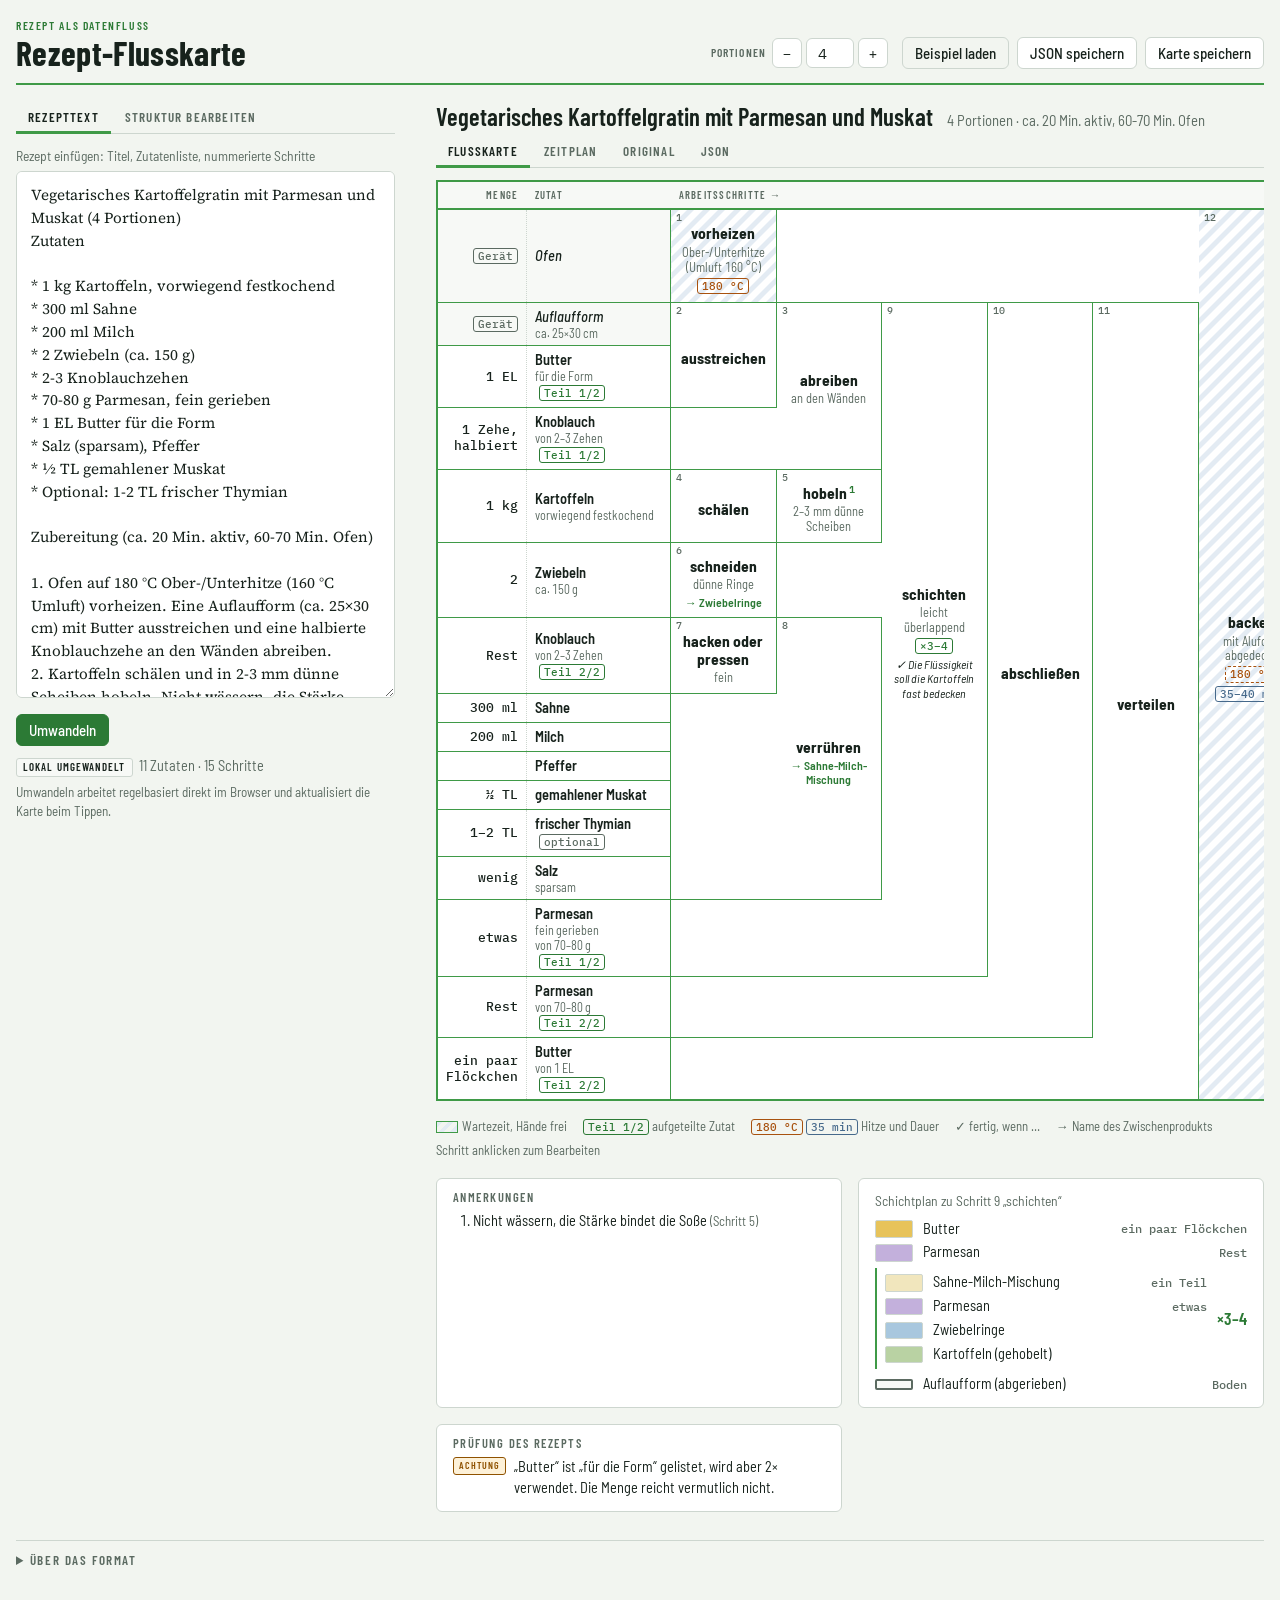
==== index.html @ 430ff589 "Ausgangsstand: Rezept-Flusskarte Co-Authored-By: Claude Opus 5.5 <noreply@anthropic.com>" ====
<!doctype html>
<html lang="de">
<head>
<meta charset="utf-8">
<meta name="viewport" content="width=device-width,initial-scale=1,viewport-fit=cover">
<!-- erzeugt von tools/build.mjs aus page.html – nicht von Hand bearbeiten -->
</head>
<body>
<title>Rezept-Flusskarte</title>
<meta name="claude:viewport-fit-sides" content="cover">
<meta name="description" content="Wandelt normale Rezepte in tabellarische Flusskarten um.">
<link rel="preconnect" href="https://fonts.googleapis.com">
<link rel="preconnect" href="https://fonts.gstatic.com" crossorigin>
<link rel="stylesheet" href="https://fonts.googleapis.com/css2?family=Barlow+Condensed:wght@500;600;700&family=Barlow+Semi+Condensed:ital,wght@0,400;0,500;0,600;0,700;1,400&family=IBM+Plex+Mono:wght@400;500&family=Source+Serif+4:ital,opsz,wght@0,8..60,400;0,8..60,600;1,8..60,400&display=swap">
<link rel="stylesheet" href="styles.css">

<div class="app">
  <header class="top">
    <div class="brand">
      <p class="eyebrow">Rezept als Datenfluss</p>
      <h1>Rezept-Flusskarte</h1>
    </div>
    <div class="top-actions">
      <div class="servings" role="group" aria-label="Portionen">
        <span class="lbl-inline">Portionen</span>
        <button type="button" id="sv-minus" class="icon-btn" aria-label="Eine Portion weniger">−</button>
        <input id="sv" type="number" min="1" max="99" step="1" inputmode="numeric" aria-label="Portionen">
        <button type="button" id="sv-plus" class="icon-btn" aria-label="Eine Portion mehr">+</button>
      </div>
      <button type="button" id="btn-sample" class="btn ghost">Beispiel laden</button>
      <button type="button" id="btn-export-json" class="btn">JSON speichern</button>
      <button type="button" id="btn-export-html" class="btn">Karte speichern</button>
    </div>
  </header>

  <main class="work">
    <section class="pane pane-in" aria-label="Eingabe">
      <div class="tabs" role="tablist" aria-label="Eingabe">
        <button type="button" role="tab" id="tab-text" data-left="text" aria-selected="true">Rezepttext</button>
        <button type="button" role="tab" id="tab-struct" data-left="struct" aria-selected="false">Struktur bearbeiten</button>
      </div>
      <div id="panel-text" class="panel" role="tabpanel" aria-labelledby="tab-text">
        <label for="src" class="lbl">Rezept einfügen: Titel, Zutatenliste, nummerierte Schritte</label>
        <textarea id="src" spellcheck="false" rows="22"></textarea>
        <div class="row">
          <button type="button" id="btn-local" class="btn primary">Umwandeln</button>
          <button type="button" id="btn-claude" class="btn accent" hidden>Mit Claude umwandeln</button>
          <button type="button" id="btn-stop" class="btn ghost" hidden>Stopp</button>
        </div>
        <p id="status" class="status" role="status" aria-live="polite"></p>
        <p class="hint" id="convert-hint">Umwandeln arbeitet regelbasiert direkt im Browser und aktualisiert die Karte beim Tippen.</p>
      </div>
      <div id="panel-struct" class="panel" role="tabpanel" aria-labelledby="tab-struct" hidden></div>
    </section>

    <section class="pane pane-out" aria-label="Ansicht">
      <div class="out-head">
        <h2 id="recipe-title">Rezept</h2>
        <p id="recipe-meta" class="meta"></p>
      </div>
      <div class="tabs" role="tablist" aria-label="Ansicht">
        <button type="button" role="tab" data-view="flow" aria-selected="true">Flusskarte</button>
        <button type="button" role="tab" data-view="timeline" aria-selected="false">Zeitplan</button>
        <button type="button" role="tab" data-view="original" aria-selected="false">Original</button>
        <button type="button" role="tab" data-view="json" aria-selected="false">JSON</button>
      </div>
      <div id="view" class="view" role="tabpanel"></div>
      <div id="below" class="below"></div>
    </section>
  </main>

  <footer class="about">
    <details>
      <summary>Über das Format</summary>
      <div class="about-grid">
        <div>
          <h3>Aufbau der Karte</h3>
          <p>Die Flusskarte stellt ein Rezept als Tabelle dar. Links steht je Zutat eine Zeile. Rechts folgen die Arbeitsschritte von links nach rechts. Jede Operation ist eine Zelle, die sich über die Zeilen aller Zutaten erstreckt, die sie zusammenführt. Leere Zellen ohne rechten Rand verlängern Zutaten, die erst später dazukommen.</p>
        </div>
        <div>
          <h3>Was die Flusskarte zeigt</h3>
          <ul>
            <li><b>Aufteilung:</b> Wird eine Zutat mehrfach verwendet, bekommt jede Verwendung eine eigene Zeile mit Anteil (Teil 1/2).</li>
            <li><b>Geräte:</b> Ofen und Form sind eigene Zeilen. So sieht man, dass der Ofen zuerst an muss.</li>
            <li><b>Zeit und Hitze:</b> Dauer, Temperatur und Wartezeiten (schraffiert) stehen im Schritt.</li>
            <li><b>Fertig, wenn:</b> Garpunkte wie „goldbraun“ stehen direkt im Schritt.</li>
            <li><b>Zwischenprodukte</b> tragen Namen, Hinweise werden zu Fußnoten, Schichtungen bekommen einen Schichtplan.</li>
            <li><b>Zeitplan</b> für eine Person sowie eine <b>Prüfung</b>, die Lücken im Originalrezept findet.</li>
          </ul>
        </div>
      </div>
    </details>
  </footer>
  <div id="toast" class="toast" role="status" aria-live="polite" hidden></div>
</div>

<script src="js/lexicon.js"></script>
<script src="js/model.js"></script>
<script src="js/parser.js"></script>
<script src="js/layout.js"></script>
<script src="js/schedule.js"></script>
<script src="js/render.js"></script>
<script src="js/claude.js"></script>
<script src="js/app.js"></script>

</body>
</html>
---- styles.css ----
/* Layout: Arbeitsplatz aus zwei Spalten – links Eingabe, rechts die Karte auf Rasterpapier;
   auf schmalen Bildschirmen untereinander. Tabellengrün ist die Linienfarbe. */
:root {
  --paper: #f2f5f0;
  --panel: #ffffff;
  --panel-2: #f7f9f6;
  --ink: #17221c;
  --muted: #5b6a61;
  --rule: #cdd6cf;
  --grid: #3f9a47;
  --accent: #2c7a35;
  --accent-ink: #ffffff;
  --heat: #a8520f;
  --wait: #46698b;
  --wait-bg: #e3ebf3;
  --warn: #8f5200;
  --warn-bg: #fdf1d8;
  --error: #b3261e;
  --hl: #fbeea0;
  --l1: #e7c35a; --l2: #c3b0dc; --l3: #f1e6bd; --l4: #a8c7de; --l5: #b9d2a3; --l6: #e2b29a;

  --f-display: "Barlow Condensed", "Arial Narrow", "Roboto Condensed", sans-serif;
  --f-ui: "Barlow Semi Condensed", "Segoe UI", "Helvetica Neue", Arial, sans-serif;
  --f-mono: "IBM Plex Mono", ui-monospace, "Cascadia Mono", Consolas, monospace;
  --f-read: "Source Serif 4", Georgia, "Times New Roman", serif;
  --radius: 6px;
}
@media (prefers-color-scheme: dark) {
  :root:not([data-theme="light"]) {
    --paper: #101613; --panel: #161e19; --panel-2: #1b241e; --ink: #e1e9e3; --muted: #97a69c; --rule: #2d3a31;
    --grid: #4fae58; --accent: #62c46c; --accent-ink: #0b130d; --heat: #f0a25a; --wait: #93b4d4; --wait-bg: #1c2733;
    --warn: #f1b75c; --warn-bg: #30250f; --error: #ff8a80; --hl: #4d4520;
    --l1: #9c7f25; --l2: #6c5a8a; --l3: #7b7350; --l4: #3f6680; --l5: #55704a; --l6: #8a5a44;
    color-scheme: dark;
  }
}
:root[data-theme="dark"] {
  --paper: #101613; --panel: #161e19; --panel-2: #1b241e; --ink: #e1e9e3; --muted: #97a69c; --rule: #2d3a31;
  --grid: #4fae58; --accent: #62c46c; --accent-ink: #0b130d; --heat: #f0a25a; --wait: #93b4d4; --wait-bg: #1c2733;
  --warn: #f1b75c; --warn-bg: #30250f; --error: #ff8a80; --hl: #4d4520;
  --l1: #9c7f25; --l2: #6c5a8a; --l3: #7b7350; --l4: #3f6680; --l5: #55704a; --l6: #8a5a44;
  color-scheme: dark;
}

* { box-sizing: border-box; }
body {
  margin: 0;
  background: var(--paper);
  color: var(--ink);
  font: 400 15px/1.45 var(--f-ui);
  padding-left: max(16px, env(safe-area-inset-left, 0px));
  padding-right: max(16px, env(safe-area-inset-right, 0px));
  padding-block: 0 32px;
}
button, input, select, textarea { font: inherit; color: inherit; }
:focus-visible { outline: 2px solid var(--accent); outline-offset: 2px; }
code { font-family: var(--f-mono); font-size: .85em; }

.app { max-width: 1680px; margin: 0 auto; }

/* Kopf */
.top {
  display: flex; flex-wrap: wrap; align-items: flex-end; justify-content: space-between; gap: 12px 24px;
  padding-block: 20px 14px; border-bottom: 2px solid var(--grid); margin-bottom: 18px;
}
.eyebrow { margin: 0; font: 600 .72rem/1 var(--f-display); letter-spacing: .14em; text-transform: uppercase; color: var(--accent); }
.top h1 { margin: 4px 0 0; font: 700 2.1rem/1 var(--f-display); letter-spacing: .01em; text-wrap: balance; }
.top-actions { display: flex; flex-wrap: wrap; gap: 8px; align-items: center; }

.btn {
  border: 1px solid var(--rule); background: var(--panel); border-radius: var(--radius);
  padding: 6px 12px; font-weight: 500; cursor: pointer; line-height: 1.2;
}
.btn:hover { border-color: var(--grid); }
.btn.primary { background: var(--accent); border-color: var(--accent); color: var(--accent-ink); }
.btn.accent { border-color: var(--accent); color: var(--accent); font-weight: 600; }
.btn.ghost { background: transparent; }
.btn.danger { border-color: var(--warn); color: var(--warn); }
.btn:disabled { opacity: .55; cursor: default; }
.icon-btn {
  width: 30px; height: 30px; border: 1px solid var(--rule); background: var(--panel); border-radius: var(--radius);
  cursor: pointer; font-size: 1.05rem; line-height: 1; padding: 0;
}
.servings { display: inline-flex; align-items: center; gap: 4px; margin-right: 6px; }
.servings input { width: 3.2em; height: 30px; text-align: center; border: 1px solid var(--rule); border-radius: var(--radius); background: var(--panel); font-family: var(--f-mono); }
.servings input:disabled, .servings button:disabled { opacity: .5; }
.lbl-inline { font: 600 .72rem/1 var(--f-display); letter-spacing: .1em; text-transform: uppercase; color: var(--muted); margin-right: 2px; }

/* Arbeitsfläche */
.work { display: grid; gap: 20px; grid-template-columns: minmax(0, 1fr); }
@media (min-width: 1040px) { .work { grid-template-columns: minmax(320px, 400px) minmax(0, 1fr); } }
.pane { min-width: 0; }
@media (min-width: 1040px) {
  /* Eingabe scrollt für sich, die Karte bleibt beim Bearbeiten sichtbar */
  .pane-in { position: sticky; top: calc(env(safe-area-inset-top, 0px) + 10px); align-self: start; max-height: calc(100vh - 20px); overflow-y: auto; padding-right: 6px; scrollbar-gutter: stable; }
}
.tabs { display: flex; flex-wrap: wrap; gap: 2px; border-bottom: 1px solid var(--rule); margin-bottom: 12px; }
.tabs [role="tab"] {
  border: 0; background: transparent; padding: 7px 12px 6px; cursor: pointer;
  font: 600 .82rem/1.1 var(--f-display); letter-spacing: .09em; text-transform: uppercase; color: var(--muted);
  border-bottom: 3px solid transparent; margin-bottom: -1px;
}
.tabs [role="tab"][aria-selected="true"] { color: var(--ink); border-bottom-color: var(--grid); }
.tabs [role="tab"]:hover { color: var(--ink); }

.lbl { display: block; font-size: .85rem; color: var(--muted); margin-bottom: 6px; }
textarea#src {
  width: 100%; min-height: 22rem; resize: vertical; padding: 12px 14px;
  border: 1px solid var(--rule); border-radius: var(--radius); background: var(--panel);
  font: 400 .95rem/1.5 var(--f-read);
}
.row { display: flex; flex-wrap: wrap; gap: 8px; margin-top: 10px; }
.status { min-height: 1.4em; margin: 10px 0 0; font-size: .9rem; color: var(--muted); }
.status .badge { display: inline-block; font: 600 .68rem/1 var(--f-display); letter-spacing: .1em; text-transform: uppercase; padding: 3px 6px; border-radius: 3px; background: var(--panel-2); border: 1px solid var(--rule); color: var(--ink); margin-right: 6px; }
.status.warn { color: var(--warn); }
.hint { font-size: .82rem; color: var(--muted); margin: 6px 0 0; max-width: 60ch; }

/* Ausgabe */
.out-head { display: flex; flex-wrap: wrap; align-items: baseline; gap: 4px 14px; margin-bottom: 6px; }
.out-head h2 { margin: 0; font: 600 1.55rem/1.1 var(--f-display); text-wrap: balance; }
.out-head .meta { margin: 0; color: var(--muted); font-size: .92rem; }
.view { min-width: 0; }
.card-scroll { overflow-x: auto; padding-bottom: 6px; max-width: 100%; }

/* Flusskarte */
table.fk { border-collapse: collapse; border: 2px solid var(--grid); background: var(--panel); font: 400 .9rem/1.25 var(--f-ui); font-variant-numeric: tabular-nums; }
table.fk th {
  font: 600 .66rem/1 var(--f-display); letter-spacing: .12em; text-transform: uppercase; color: var(--muted);
  padding: 8px; text-align: left; border-bottom: 2px solid var(--grid); background: var(--panel-2); white-space: nowrap;
}
table.fk th.h-amt { text-align: right; }
table.fk td { border: 0; border-right: 1px solid var(--grid); border-bottom: 1px solid var(--grid); padding: 5px 8px; vertical-align: middle; }
table.fk td.amt { text-align: right; min-width: 4.2rem; max-width: 8rem; font: 500 .8rem/1.25 var(--f-mono); border-right: 1px dotted var(--rule); color: var(--ink); }
table.fk td.ing { min-width: 9rem; max-width: 15rem; }
table.fk td.ing .nm { font-weight: 600; }
table.fk td.ing .nt, table.fk td.ing .of { display: block; font-size: .76rem; color: var(--muted); line-height: 1.2; }
table.fk td.eq { background: var(--panel-2); }
table.fk td.eq .nm { font-weight: 500; font-style: italic; }
table.fk td.ref .nm { font-weight: 500; color: var(--accent); }
table.fk td.fill { border-right: 0; }
table.fk td.blank { border: 0; background: var(--paper); }
table.fk tr.tree-start > td { border-top: 2px solid var(--grid); }
table.fk td.op { position: relative; text-align: center; min-width: 6.6rem; max-width: 12rem; padding: 14px 8px 8px; cursor: pointer; }
table.fk td.op:hover { background: var(--panel-2); }
table.fk td.op.passive { background: repeating-linear-gradient(135deg, var(--wait-bg) 0 5px, transparent 5px 11px); }
.op-in { display: flex; flex-direction: column; align-items: center; gap: 3px; }
.op-n { position: absolute; top: 3px; left: 5px; font: 500 .62rem/1 var(--f-mono); color: var(--muted); }
.op-v { font-weight: 700; font-size: .98rem; line-height: 1.1; }
.op-d { font-size: .78rem; color: var(--muted); line-height: 1.2; }
.op-m { display: flex; flex-wrap: wrap; gap: 3px; justify-content: center; }
.op-c { font-size: .74rem; line-height: 1.2; color: var(--ink); font-style: italic; max-width: 11rem; }
.op-p { font-size: .74rem; line-height: 1.2; color: var(--accent); font-weight: 600; }
sup.fn { font: 600 .62rem/1 var(--f-mono); color: var(--accent); margin-left: 2px; }
.tag { display: inline-flex; align-items: center; font: 500 .66rem/1.35 var(--f-mono); border: 1px solid currentColor; border-radius: 3px; padding: 0 4px; white-space: nowrap; }
.tag-heat { color: var(--heat); }
.tag-heat.inh { border-style: dashed; }
.tag-time { color: var(--wait); }
.tag-rep, .tag-split { color: var(--accent); }
.tag-opt, .tag-eq { color: var(--muted); }
.tag-miss { color: var(--warn); background: var(--warn-bg); }
td.ing .tag { margin-left: 4px; vertical-align: 1px; }

.hl, table.fk td.hl, table.fk td.op.hl { background: var(--hl) !important; }
mark.hl, .src-step.hl { background: var(--hl); }

.legend { display: flex; flex-wrap: wrap; gap: 6px 16px; margin: 10px 0 0; font-size: .8rem; color: var(--muted); align-items: center; }
.legend .sw-pass { display: inline-block; width: 22px; height: 12px; border: 1px solid var(--grid); background: repeating-linear-gradient(135deg, var(--wait-bg) 0 4px, transparent 4px 8px); vertical-align: -2px; margin-right: 4px; }

.empty-card { border: 1px dashed var(--rule); border-radius: var(--radius); padding: 24px; color: var(--muted); background: var(--panel); }
.empty-card p { margin: 0 0 6px; }

/* Unter der Karte */
.below { display: grid; gap: 16px; margin-top: 18px; grid-template-columns: minmax(0, 1fr); }
@media (min-width: 1280px) { .below.two { grid-template-columns: minmax(0, 1fr) minmax(0, 1fr); } }
.box { background: var(--panel); border: 1px solid var(--rule); border-radius: var(--radius); padding: 12px 16px; min-width: 0; }
.box h3 { margin: 0 0 8px; font: 600 .78rem/1 var(--f-display); letter-spacing: .12em; text-transform: uppercase; color: var(--muted); }
ol.notes { margin: 0; padding-left: 1.4em; font-size: .9rem; }
ol.notes li { margin: 3px 0; }
ol.notes .ref { color: var(--muted); font-size: .8rem; }
ul.lint { list-style: none; margin: 0; padding: 0; display: grid; gap: 6px; }
ul.lint li { display: grid; grid-template-columns: auto 1fr; gap: 8px; font-size: .9rem; align-items: start; }
ul.lint .lv { font: 600 .62rem/1.6 var(--f-display); letter-spacing: .1em; text-transform: uppercase; padding: 0 5px; border-radius: 3px; border: 1px solid currentColor; }
ul.lint .warn .lv { color: var(--warn); background: var(--warn-bg); }
ul.lint .error .lv { color: var(--error); }
ul.lint .info .lv { color: var(--muted); }
ul.lint .src { color: var(--muted); font-size: .78rem; }
ul.lint li[data-ing], ul.lint li[data-step] { cursor: default; }
.ok { color: var(--accent); font-size: .9rem; margin: 0; }

/* Schichtplan */
figure.layers { margin: 0; }
figure.layers figcaption { font-size: .85rem; color: var(--muted); margin-bottom: 8px; }
ol.stack, ol.stack ol { list-style: none; margin: 0; padding: 0; display: grid; gap: 3px; }
ol.stack li { display: grid; grid-template-columns: 2.4rem minmax(0, 1fr) auto; gap: 10px; align-items: center; font-size: .9rem; }
ol.stack li.rep-group { display: grid; grid-template-columns: minmax(0, 1fr) auto; gap: 10px; padding: 4px 0 4px 8px; border-left: 2px solid var(--grid); margin: 2px 0; }
.rep-mark { font: 600 1.1rem/1 var(--f-display); color: var(--accent); }
.sw { display: block; height: 1.1rem; border-radius: 2px; border: 1px solid var(--rule); }
.sw-1 { background: var(--l1); } .sw-2 { background: var(--l2); } .sw-3 { background: var(--l3); }
.sw-4 { background: var(--l4); } .sw-5 { background: var(--l5); } .sw-6 { background: var(--l6); }
.sw-base { background: var(--panel-2); border: 2px solid var(--muted); height: .7rem; }
.lt { min-width: 0; }
.lp { font: 500 .72rem/1 var(--f-mono); color: var(--muted); }

/* Zeitplan */
.timeline { display: grid; gap: 12px; }
.tl-summary { display: flex; flex-wrap: wrap; gap: 10px; }
.tl-summary > div { background: var(--panel); border: 1px solid var(--rule); border-radius: var(--radius); padding: 8px 14px; display: grid; }
.tl-summary b { font: 600 1.6rem/1 var(--f-display); font-variant-numeric: tabular-nums; }
.tl-summary span { font-size: .8rem; color: var(--muted); }
.tl-stated { font-size: .88rem; color: var(--muted); }
.tl-scroll { overflow-x: auto; }
.tl-grid { min-width: 620px; display: grid; gap: 3px; background: var(--panel); border: 1px solid var(--rule); border-radius: var(--radius); padding: 10px 12px; }
.tl-axis, .tl-row { display: grid; grid-template-columns: 14rem minmax(0, 1fr); gap: 10px; align-items: center; }
.tl-ticks { position: relative; height: 1.2rem; border-bottom: 1px solid var(--rule); }
.tick { position: absolute; transform: translateX(-50%); font: 500 .66rem/1 var(--f-mono); color: var(--muted); top: 2px; }
.tick:first-child { transform: none; }
.tl-label { font-size: .84rem; white-space: nowrap; overflow: hidden; text-overflow: ellipsis; }
.tl-label .op-n { position: static; display: inline-block; min-width: 1.4em; }
.tl-det { color: var(--muted); font-size: .76rem; }
.tl-track { position: relative; height: 1.4rem; background: linear-gradient(90deg, var(--rule) 1px, transparent 1px) 0 0 / 10% 100%; }
.tl-bar { position: absolute; top: 2px; bottom: 2px; background: var(--accent); border-radius: 3px; display: flex; align-items: center; overflow: hidden; }
.tl-bar span { font: 500 .62rem/1 var(--f-mono); color: var(--accent-ink); padding: 0 4px; white-space: nowrap; }
.tl-bar.passive { background: repeating-linear-gradient(135deg, var(--wait-bg) 0 5px, var(--panel) 5px 10px); border: 1px solid var(--wait); }
.tl-bar.passive span { color: var(--wait); }
.tl-bar.est { outline: 1px dashed var(--muted); outline-offset: 1px; }
.tl-row.hl { background: var(--hl); }
.tl-legend { font-size: .8rem; color: var(--muted); margin: 0; max-width: 80ch; }
.key { display: inline-block; width: 18px; height: 10px; border-radius: 2px; vertical-align: -1px; margin: 0 3px 0 8px; }
.key:first-child { margin-left: 0; }
.k-act { background: var(--accent); }
.k-pas { background: repeating-linear-gradient(135deg, var(--wait-bg) 0 3px, var(--panel) 3px 6px); border: 1px solid var(--wait); }
.k-est { outline: 1px dashed var(--muted); background: transparent; }

/* Original */
.original { white-space: pre-wrap; font: 400 1rem/1.6 var(--f-read); background: var(--panel); border: 1px solid var(--rule); border-radius: var(--radius); padding: 16px 20px; max-width: 75ch; overflow-wrap: anywhere; }
.original mark { background: transparent; color: inherit; border-bottom: 2px solid var(--grid); }
.original .src-step { border-radius: 2px; }
.original .src-step:hover { background: var(--panel-2); }

/* JSON */
.json-tools { display: flex; flex-wrap: wrap; gap: 8px; margin-bottom: 8px; align-items: center; }
textarea#json-edit { width: 100%; min-height: 28rem; font: 400 .8rem/1.45 var(--f-mono); padding: 12px; border: 1px solid var(--rule); border-radius: var(--radius); background: var(--panel); resize: vertical; }
.json-err { color: var(--error); font-size: .88rem; margin: 0; }

/* Struktur-Editor */
.ed-sec { margin-bottom: 18px; }
.ed-sec > h3 { display: flex; align-items: baseline; gap: 8px; margin: 0 0 8px; font: 600 .8rem/1 var(--f-display); letter-spacing: .12em; text-transform: uppercase; color: var(--muted); }
.ed-sec > h3 .count { font-family: var(--f-mono); letter-spacing: 0; }
.ed-fields { display: grid; gap: 8px; grid-template-columns: minmax(0, 1fr) 6rem; }
.ed-fields .wide { grid-column: 1 / -1; }
.f { display: grid; gap: 2px; font-size: .74rem; color: var(--muted); min-width: 0; }
.f input, .f select, .ed-row input { width: 100%; min-width: 0; border: 1px solid var(--rule); border-radius: 4px; background: var(--panel); padding: 4px 6px; font-size: .88rem; color: var(--ink); }
.f.check { display: flex; align-items: center; gap: 6px; font-size: .84rem; color: var(--ink); }
.f.check input { width: auto; }
.ed-list { display: grid; gap: 4px; }
.ed-row { display: grid; gap: 4px; align-items: center; grid-template-columns: 4.2rem 3.6rem minmax(0, 1fr) auto; }
.ed-row > .x-btn { justify-self: end; }
.ed-row .note-in { grid-column: 1 / 4; }
.ed-row.eq-row { grid-template-columns: minmax(0, 1fr) minmax(0, 1fr) 1.6rem; }
.ed-row .opt { display: flex; align-items: center; gap: 4px; font-size: .74rem; color: var(--muted); }
.ed-ing { border-bottom: 1px dashed var(--rule); padding-bottom: 6px; }
.x-btn { width: 1.6rem; height: 1.6rem; border: 1px solid var(--rule); background: var(--panel); border-radius: 4px; cursor: pointer; color: var(--muted); padding: 0; line-height: 1; }
.x-btn:hover { color: var(--error); border-color: var(--error); }
.add-btn { margin-top: 6px; }
.step-card { background: var(--panel); border: 1px solid var(--rule); border-left: 3px solid var(--grid); border-radius: var(--radius); padding: 10px 12px; margin-bottom: 10px; display: grid; gap: 8px; }
.step-card.passive { border-left-color: var(--wait); }
.step-card.flash { animation: flash 1.2s ease-out; }
@keyframes flash { from { background: var(--hl); } to { background: var(--panel); } }
.step-head { display: flex; gap: 6px; align-items: center; }
.step-head .num { font: 600 .9rem/1 var(--f-mono); color: var(--muted); min-width: 1.8em; }
.step-head input.verb { flex: 1; min-width: 0; font-weight: 700; font-size: 1rem; border: 1px solid var(--rule); border-radius: 4px; padding: 4px 6px; background: var(--panel); }
.chips { display: flex; flex-wrap: wrap; gap: 4px; align-items: center; }
.chip { display: inline-flex; align-items: center; gap: 4px; border: 1px solid var(--rule); border-radius: 999px; padding: 2px 4px 2px 9px; background: var(--panel-2); font-size: .82rem; max-width: 100%; }
.chip.k-step { border-color: var(--grid); }
.chip.k-equipment { font-style: italic; }
.chip .chip-l { white-space: nowrap; overflow: hidden; text-overflow: ellipsis; max-width: 14rem; }
.chip input { width: 5.5rem; border: 0; border-left: 1px solid var(--rule); background: transparent; font-size: .76rem; padding: 0 4px; color: var(--ink); }
.chip .x-btn { width: 1.2rem; height: 1.2rem; border-radius: 999px; font-size: .8rem; }
.chips select { border: 1px dashed var(--grid); border-radius: 999px; background: transparent; padding: 2px 8px; font-size: .8rem; color: var(--accent); max-width: 100%; }
.step-grid { display: grid; gap: 6px; grid-template-columns: repeat(2, minmax(0, 1fr)); }
.step-grid .wide { grid-column: 1 / -1; }
.src-quote { margin: 0; font: italic .82rem/1.35 var(--f-read); color: var(--muted); }

/* Über */
.about { margin-top: 28px; border-top: 1px solid var(--rule); padding-top: 12px; }
.about summary { cursor: pointer; font: 600 .82rem/1.2 var(--f-display); letter-spacing: .12em; text-transform: uppercase; color: var(--muted); }
.about-grid { display: grid; gap: 20px; grid-template-columns: minmax(0, 1fr); margin-top: 12px; }
@media (min-width: 900px) { .about-grid { grid-template-columns: minmax(0, 1fr) minmax(0, 1fr); } }
.about h3 { margin: 0 0 6px; font: 600 1.05rem/1.2 var(--f-display); }
.about p, .about li { font-size: .92rem; max-width: 68ch; }
.about ul { padding-left: 1.2em; margin: 0; }

.toast {
  position: fixed; left: 50%; transform: translateX(-50%);
  bottom: calc(18px + env(safe-area-inset-bottom, 0px));
  background: var(--ink); color: var(--paper); padding: 8px 14px; border-radius: var(--radius); font-size: .9rem; z-index: 10; max-width: calc(100% - 32px);
}

@media (max-width: 560px) {
  .top h1 { font-size: 1.7rem; }
  .ed-row { grid-template-columns: 3.6rem 3rem minmax(0, 1fr) auto; }
  .step-grid { grid-template-columns: minmax(0, 1fr); }
  .tl-axis, .tl-row { grid-template-columns: 9rem minmax(0, 1fr); }
}
@media (prefers-reduced-motion: reduce) { .step-card.flash { animation: none; } }
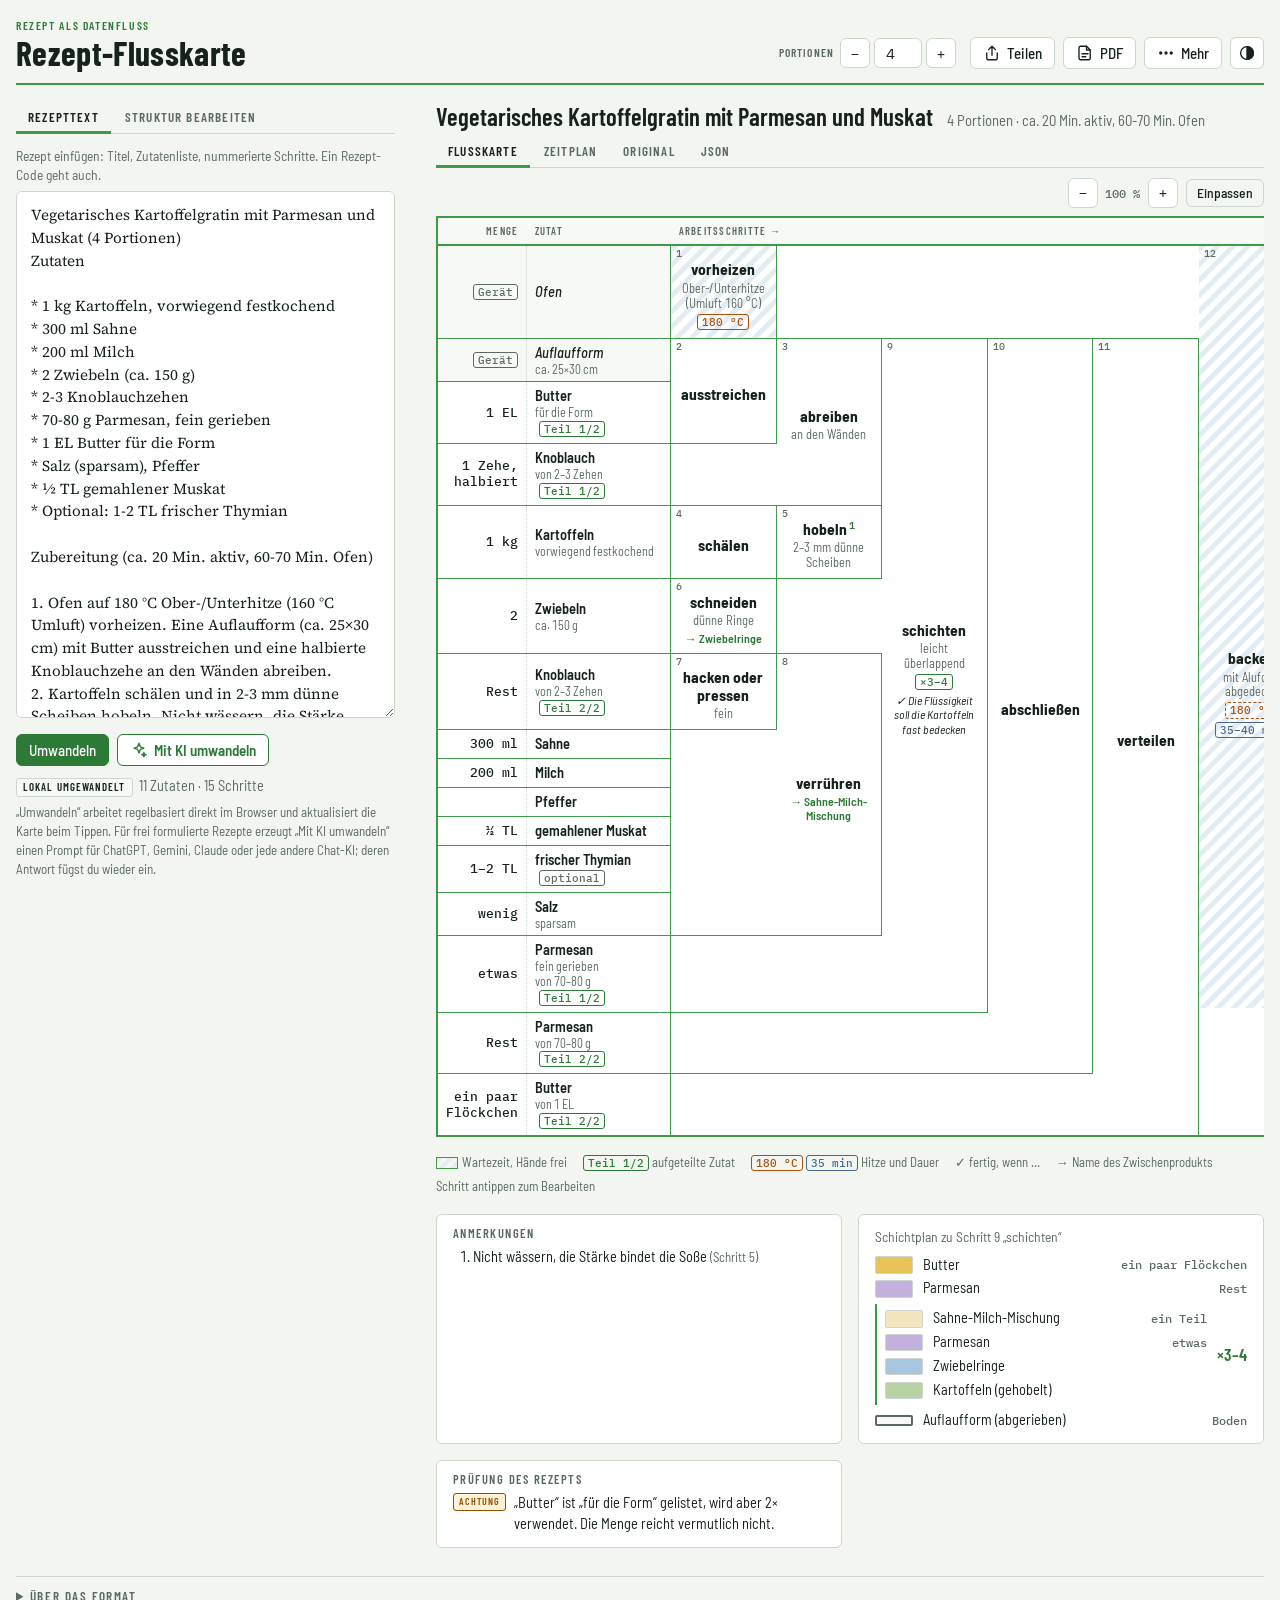
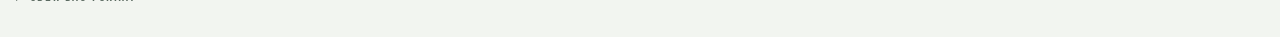
==== commit cb44e5f0: "PDF, Rezept-Code, KI-Prompt, Farbschemata, Handy/iPad - PDF über eine eigene Druckseite (A4 quer/hoc" ====
--- a/index.html
+++ b/index.html
@@ -4,8 +4,6 @@
 <meta charset="utf-8">
 <meta name="viewport" content="width=device-width,initial-scale=1,viewport-fit=cover">
 <!-- erzeugt von tools/build.mjs aus page.html – nicht von Hand bearbeiten -->
-</head>
-<body>
 <title>Rezept-Flusskarte</title>
 <meta name="claude:viewport-fit-sides" content="cover">
 <meta name="description" content="Wandelt normale Rezepte in tabellarische Flusskarten um.">
@@ -13,6 +11,24 @@
 <link rel="preconnect" href="https://fonts.gstatic.com" crossorigin>
 <link rel="stylesheet" href="https://fonts.googleapis.com/css2?family=Barlow+Condensed:wght@500;600;700&family=Barlow+Semi+Condensed:ital,wght@0,400;0,500;0,600;0,700;1,400&family=IBM+Plex+Mono:wght@400;500&family=Source+Serif+4:ital,opsz,wght@0,8..60,400;0,8..60,600;1,8..60,400&display=swap">
 <link rel="stylesheet" href="styles.css">
+<script src="js/theme.js"></script>
+<link rel="manifest" href="manifest.webmanifest">
+<link rel="icon" href="icons/icon.svg" type="image/svg+xml">
+<link rel="apple-touch-icon" href="icons/apple-touch-icon.png">
+<meta name="apple-mobile-web-app-title" content="Flusskarte">
+<meta name="mobile-web-app-capable" content="yes">
+<meta name="apple-mobile-web-app-capable" content="yes">
+<meta name="apple-mobile-web-app-status-bar-style" content="default">
+</head>
+<body>
+<svg width="0" height="0" style="position:absolute" aria-hidden="true">
+  <symbol id="i-share" viewBox="0 0 24 24"><path d="M12 3v12M7.5 7.5 12 3l4.5 4.5M5 12v7a2 2 0 0 0 2 2h10a2 2 0 0 0 2-2v-7"/></symbol>
+  <symbol id="i-pdf" viewBox="0 0 24 24"><path d="M6 3h8l5 5v11a2 2 0 0 1-2 2H6a2 2 0 0 1-2-2V5a2 2 0 0 1 2-2Z"/><path d="M14 3v5h5M8 13h8M8 17h5"/></symbol>
+  <symbol id="i-more" viewBox="0 0 24 24"><circle cx="5" cy="12" r="1.3"/><circle cx="12" cy="12" r="1.3"/><circle cx="19" cy="12" r="1.3"/></symbol>
+  <symbol id="i-theme" viewBox="0 0 24 24"><circle cx="12" cy="12" r="8.5"/><path d="M12 3.5a8.5 8.5 0 0 1 0 17Z" fill="currentColor"/></symbol>
+  <symbol id="i-ai" viewBox="0 0 24 24"><path d="M12 3l1.8 4.7L18.5 9.5l-4.7 1.8L12 16l-1.8-4.7L5.5 9.5l4.7-1.8Z"/><path d="M18.5 15.5l.8 2 2 .8-2 .8-.8 2-.8-2-2-.8 2-.8Z"/></symbol>
+  <symbol id="i-close" viewBox="0 0 24 24"><path d="M6 6l12 12M18 6 6 18"/></symbol>
+</svg>
 
 <div class="app">
   <header class="top">
@@ -27,28 +43,42 @@
         <input id="sv" type="number" min="1" max="99" step="1" inputmode="numeric" aria-label="Portionen">
         <button type="button" id="sv-plus" class="icon-btn" aria-label="Eine Portion mehr">+</button>
       </div>
-      <button type="button" id="btn-sample" class="btn ghost">Beispiel laden</button>
-      <button type="button" id="btn-export-json" class="btn">JSON speichern</button>
-      <button type="button" id="btn-export-html" class="btn">Karte speichern</button>
+      <button type="button" id="btn-share" class="btn" aria-label="Teilen"><svg class="ic" aria-hidden="true"><use href="#i-share"/></svg><span class="hide-xs">Teilen</span></button>
+      <button type="button" id="btn-pdf" class="btn" aria-label="PDF"><svg class="ic" aria-hidden="true"><use href="#i-pdf"/></svg><span class="hide-xs">PDF</span></button>
+      <div class="menu">
+        <button type="button" id="btn-more" class="btn" aria-haspopup="true" aria-expanded="false" aria-controls="menu-more" aria-label="Mehr"><svg class="ic" aria-hidden="true"><use href="#i-more"/></svg><span class="hide-sm">Mehr</span></button>
+        <div id="menu-more" class="menu-pop" role="menu" hidden>
+          <button type="button" role="menuitem" data-menu="ai">Mit KI umwandeln …</button>
+          <button type="button" role="menuitem" data-menu="sample">Beispiel laden</button>
+          <hr>
+          <button type="button" role="menuitem" data-menu="json">JSON speichern</button>
+          <button type="button" role="menuitem" data-menu="html" id="menu-html">Karte als HTML speichern</button>
+        </div>
+      </div>
+      <button type="button" id="btn-theme" class="btn icon-only" aria-label="Darstellung und Farben"><svg class="ic" aria-hidden="true"><use href="#i-theme"/></svg></button>
     </div>
   </header>
 
-  <main class="work">
+  <nav class="mob-switch" aria-label="Bereich">
+    <button type="button" data-mob="in" aria-pressed="true">Rezept</button>
+    <button type="button" data-mob="out" aria-pressed="false">Karte</button>
+  </nav>
+
+  <main class="work" data-mob="in">
     <section class="pane pane-in" aria-label="Eingabe">
       <div class="tabs" role="tablist" aria-label="Eingabe">
         <button type="button" role="tab" id="tab-text" data-left="text" aria-selected="true">Rezepttext</button>
         <button type="button" role="tab" id="tab-struct" data-left="struct" aria-selected="false">Struktur bearbeiten</button>
       </div>
       <div id="panel-text" class="panel" role="tabpanel" aria-labelledby="tab-text">
-        <label for="src" class="lbl">Rezept einfügen: Titel, Zutatenliste, nummerierte Schritte</label>
+        <label for="src" class="lbl">Rezept einfügen: Titel, Zutatenliste, nummerierte Schritte. Ein Rezept-Code geht auch.</label>
         <textarea id="src" spellcheck="false" rows="22"></textarea>
         <div class="row">
           <button type="button" id="btn-local" class="btn primary">Umwandeln</button>
-          <button type="button" id="btn-claude" class="btn accent" hidden>Mit Claude umwandeln</button>
-          <button type="button" id="btn-stop" class="btn ghost" hidden>Stopp</button>
+          <button type="button" id="btn-ai" class="btn accent"><svg class="ic" aria-hidden="true"><use href="#i-ai"/></svg><span>Mit KI umwandeln</span></button>
         </div>
         <p id="status" class="status" role="status" aria-live="polite"></p>
-        <p class="hint" id="convert-hint">Umwandeln arbeitet regelbasiert direkt im Browser und aktualisiert die Karte beim Tippen.</p>
+        <p class="hint">„Umwandeln“ arbeitet regelbasiert direkt im Browser und aktualisiert die Karte beim Tippen. Für frei formulierte Rezepte erzeugt „Mit KI umwandeln“ einen Prompt für ChatGPT, Gemini, Claude oder jede andere Chat-KI; deren Antwort fügst du wieder ein.</p>
       </div>
       <div id="panel-struct" class="panel" role="tabpanel" aria-labelledby="tab-struct" hidden></div>
     </section>
@@ -94,14 +124,92 @@
   <div id="toast" class="toast" role="status" aria-live="polite" hidden></div>
 </div>
 
+<dialog id="dlg-share" class="sheet" aria-labelledby="dlg-share-h">
+  <div class="sheet-head"><h2 id="dlg-share-h">Rezept teilen</h2><button type="button" class="icon-btn" data-close aria-label="Schließen"><svg class="ic" aria-hidden="true"><use href="#i-close"/></svg></button></div>
+  <div class="sheet-body">
+    <p class="lead">Das ganze Rezept steckt in einem Code. Füge ihn in eine Nachricht, Notiz oder E-Mail ein; hier eingefügt wird daraus wieder die Karte.</p>
+    <label class="check" for="share-src"><input type="checkbox" id="share-src" checked> Originaltext mitnehmen</label>
+    <textarea id="share-code" class="code" readonly rows="4" aria-label="Rezept-Code"></textarea>
+    <p class="meta" id="share-size"></p>
+    <div class="row">
+      <button type="button" id="share-copy" class="btn primary">Code kopieren</button>
+      <button type="button" id="share-link" class="btn">Link kopieren</button>
+      <button type="button" id="share-native" class="btn" hidden>Teilen …</button>
+    </div>
+    <h3 class="sub">Code laden</h3>
+    <textarea id="share-in" class="code" rows="3" placeholder="FK1.… oder Link mit #fk=… einfügen" aria-label="Rezept-Code einfügen"></textarea>
+    <div class="row"><button type="button" id="share-load" class="btn">Laden</button></div>
+    <p id="share-err" class="json-err" role="alert"></p>
+  </div>
+</dialog>
+
+<dialog id="dlg-ai" class="sheet" aria-labelledby="dlg-ai-h">
+  <div class="sheet-head"><h2 id="dlg-ai-h">Mit KI umwandeln</h2><button type="button" class="icon-btn" data-close aria-label="Schließen"><svg class="ic" aria-hidden="true"><use href="#i-close"/></svg></button></div>
+  <div class="sheet-body">
+    <p class="lead">Die App schickt nichts an eine KI. Du kopierst einen Prompt in die Chat-KI deiner Wahl und fügst deren Antwort hier ein.</p>
+    <ol class="how">
+      <li>
+        <b>Prompt kopieren</b> und in die KI einfügen.
+        <div class="row">
+          <button type="button" id="ai-copy-recipe" class="btn primary">Prompt mit diesem Rezept</button>
+          <button type="button" id="ai-copy-generic" class="btn">Nur Formatanleitung</button>
+        </div>
+        <p class="hint">Die Formatanleitung eignet sich als dauerhafte Anweisung, etwa für ein eigenes GPT, ein Gem oder ein Claude-Projekt. Danach genügt es, Rezepte zu schicken.</p>
+        <details class="peek"><summary>Prompt ansehen</summary><textarea id="ai-prompt" class="code" readonly rows="8" aria-label="Prompt"></textarea></details>
+      </li>
+      <li>
+        <b>Antwort einfügen:</b> die komplette Antwort der KI, Codeblock und Begleittext dürfen dabei sein.
+        <textarea id="ai-answer" class="code" rows="6" placeholder="```json&#10;{ &quot;format&quot;: &quot;flusskarte/1&quot;, … }&#10;```" aria-label="Antwort der KI"></textarea>
+        <div class="row"><button type="button" id="ai-apply" class="btn primary">Karte übernehmen</button></div>
+        <p id="ai-err" class="json-err" role="alert"></p>
+      </li>
+    </ol>
+  </div>
+</dialog>
+
+<dialog id="dlg-pdf" class="sheet" aria-labelledby="dlg-pdf-h">
+  <div class="sheet-head"><h2 id="dlg-pdf-h">PDF erstellen</h2><button type="button" class="icon-btn" data-close aria-label="Schließen"><svg class="ic" aria-hidden="true"><use href="#i-close"/></svg></button></div>
+  <div class="sheet-body">
+    <fieldset class="fs"><legend>Inhalt</legend>
+      <div class="checks">
+        <label class="check" for="pdf-card"><input type="checkbox" id="pdf-card" data-opt="card"> Flusskarte</label>
+        <label class="check" for="pdf-notes"><input type="checkbox" id="pdf-notes" data-opt="notes"> Anmerkungen und Schichtplan</label>
+        <label class="check" for="pdf-timeline"><input type="checkbox" id="pdf-timeline" data-opt="timeline"> Zeitplan</label>
+        <label class="check" for="pdf-lint"><input type="checkbox" id="pdf-lint" data-opt="lint"> Prüfung des Rezepts</label>
+        <label class="check" for="pdf-original"><input type="checkbox" id="pdf-original" data-opt="original"> Originalrezept</label>
+      </div>
+    </fieldset>
+    <fieldset class="fs"><legend>Seite</legend>
+      <div class="seg" role="group" aria-label="Ausrichtung">
+        <button type="button" data-orient="landscape" aria-pressed="true">A4 quer</button>
+        <button type="button" data-orient="portrait" aria-pressed="false">A4 hoch</button>
+      </div>
+      <div class="checks">
+        <label class="check" for="pdf-fit"><input type="checkbox" id="pdf-fit" data-opt="fit"> Karte auf eine Seite einpassen</label>
+        <label class="check" for="pdf-bw"><input type="checkbox" id="pdf-bw" data-opt="bw"> Schwarz-Weiß</label>
+      </div>
+    </fieldset>
+    <div class="row"><button type="button" id="pdf-go" class="btn primary">PDF erstellen</button></div>
+    <p class="hint">Es öffnet sich der Druckdialog. Dort als Ziel „Als PDF speichern“ wählen. Auf iPhone und iPad im Druckdialog über das Teilen-Symbol „In Dateien sichern“.</p>
+  </div>
+</dialog>
+
+<dialog id="dlg-theme" class="sheet" aria-labelledby="dlg-theme-h">
+  <div class="sheet-head"><h2 id="dlg-theme-h">Darstellung</h2><button type="button" class="icon-btn" data-close aria-label="Schließen"><svg class="ic" aria-hidden="true"><use href="#i-close"/></svg></button></div>
+  <div class="sheet-body" id="theme-body"></div>
+</dialog>
+
+<div id="print-root" aria-hidden="true"></div>
+
 <script src="js/lexicon.js"></script>
 <script src="js/model.js"></script>
 <script src="js/parser.js"></script>
 <script src="js/layout.js"></script>
 <script src="js/schedule.js"></script>
 <script src="js/render.js"></script>
-<script src="js/claude.js"></script>
+<script src="js/share.js"></script>
+<script src="js/ai.js"></script>
+<script src="js/print.js"></script>
 <script src="js/app.js"></script>
-
 </body>
 </html>
--- a/styles.css
+++ b/styles.css
@@ -1,5 +1,6 @@
 /* Layout: Arbeitsplatz aus zwei Spalten – links Eingabe, rechts die Karte auf Rasterpapier;
-   auf schmalen Bildschirmen untereinander. Tabellengrün ist die Linienfarbe. */
+   unter 960 px (Handy, iPad hochkant) ein Umschalter zwischen Rezept und Karte.
+   Die Farben unten sind der Rückfall ohne JavaScript; js/theme.js überschreibt sie. */
 :root {
   --paper: #f2f5f0;
   --panel: #ffffff;
@@ -43,6 +44,7 @@
 }
 
 * { box-sizing: border-box; }
+html { -webkit-text-size-adjust: 100%; text-size-adjust: 100%; }
 body {
   margin: 0;
   background: var(--paper);
@@ -53,24 +55,33 @@
   padding-block: 0 32px;
 }
 button, input, select, textarea { font: inherit; color: inherit; }
+button { -webkit-tap-highlight-color: transparent; touch-action: manipulation; }
 :focus-visible { outline: 2px solid var(--accent); outline-offset: 2px; }
 code { font-family: var(--f-mono); font-size: .85em; }
+.sr-only { position: absolute; width: 1px; height: 1px; overflow: hidden; clip: rect(0 0 0 0); white-space: nowrap; }
+[hidden] { display: none !important; }
 
 .app { max-width: 1680px; margin: 0 auto; }
 
 /* Kopf */
 .top {
   display: flex; flex-wrap: wrap; align-items: flex-end; justify-content: space-between; gap: 12px 24px;
-  padding-block: 20px 14px; border-bottom: 2px solid var(--grid); margin-bottom: 18px;
+  padding-block: calc(env(safe-area-inset-top, 0px) + 20px) 14px; border-bottom: 2px solid var(--grid); margin-bottom: 18px;
 }
 .eyebrow { margin: 0; font: 600 .72rem/1 var(--f-display); letter-spacing: .14em; text-transform: uppercase; color: var(--accent); }
 .top h1 { margin: 4px 0 0; font: 700 2.1rem/1 var(--f-display); letter-spacing: .01em; text-wrap: balance; }
 .top-actions { display: flex; flex-wrap: wrap; gap: 8px; align-items: center; }
 
 .btn {
+  display: inline-flex; align-items: center; justify-content: center; gap: 6px;
   border: 1px solid var(--rule); background: var(--panel); border-radius: var(--radius);
-  padding: 6px 12px; font-weight: 500; cursor: pointer; line-height: 1.2;
-}
+  padding: 6px 12px; font-weight: 500; cursor: pointer; line-height: 1.2; min-height: 32px;
+}
+.btn.sm { padding: 3px 10px; min-height: 28px; font-size: .85rem; }
+.btn.icon-only { padding: 6px; width: 34px; }
+.btn[aria-pressed="true"] { border-color: var(--grid); background: var(--panel-2); color: var(--accent); font-weight: 600; }
+.ic { width: 18px; height: 18px; flex: none; fill: none; stroke: currentColor; stroke-width: 1.8; stroke-linecap: round; stroke-linejoin: round; }
+#i-more circle { fill: currentColor; }
 .btn:hover { border-color: var(--grid); }
 .btn.primary { background: var(--accent); border-color: var(--accent); color: var(--accent-ink); }
 .btn.accent { border-color: var(--accent); color: var(--accent); font-weight: 600; }
@@ -78,8 +89,36 @@
 .btn.danger { border-color: var(--warn); color: var(--warn); }
 .btn:disabled { opacity: .55; cursor: default; }
 .icon-btn {
+  display: inline-grid; place-items: center;
   width: 30px; height: 30px; border: 1px solid var(--rule); background: var(--panel); border-radius: var(--radius);
   cursor: pointer; font-size: 1.05rem; line-height: 1; padding: 0;
+}
+.icon-btn:hover { border-color: var(--grid); }
+
+/* Menü „Mehr“ */
+.menu { position: relative; }
+.menu-pop {
+  position: absolute; right: 0; top: calc(100% + 6px); z-index: 20; min-width: 15rem;
+  background: var(--panel); border: 1px solid var(--rule); border-radius: var(--radius); padding: 4px;
+  box-shadow: 0 10px 28px rgb(0 0 0 / .16); display: grid;
+}
+.menu-pop button { text-align: left; border: 0; background: transparent; padding: 9px 12px; border-radius: 4px; cursor: pointer; }
+.menu-pop button:hover, .menu-pop button:focus-visible { background: var(--panel-2); }
+.menu-pop hr { border: 0; border-top: 1px solid var(--rule); margin: 4px 6px; }
+
+/* Umschalter Rezept / Karte (nur schmal) */
+.mob-switch { display: none; }
+@media (max-width: 959.98px) {
+  .mob-switch {
+    display: grid; grid-template-columns: 1fr 1fr; gap: 4px; position: sticky; top: 0; z-index: 15;
+    margin: -8px 0 14px; padding: calc(env(safe-area-inset-top, 0px) + 6px) 0 8px; background: var(--paper);
+  }
+  .mob-switch button {
+    border: 1px solid var(--rule); background: var(--panel); color: var(--muted); border-radius: var(--radius);
+    padding: 9px 12px; font: 600 .86rem/1.1 var(--f-display); letter-spacing: .1em; text-transform: uppercase; cursor: pointer;
+  }
+  .mob-switch button[aria-pressed="true"] { background: var(--accent); border-color: var(--accent); color: var(--accent-ink); }
+  .work[data-mob="in"] > .pane-out, .work[data-mob="out"] > .pane-in { display: none; }
 }
 .servings { display: inline-flex; align-items: center; gap: 4px; margin-right: 6px; }
 .servings input { width: 3.2em; height: 30px; text-align: center; border: 1px solid var(--rule); border-radius: var(--radius); background: var(--panel); font-family: var(--f-mono); }
@@ -88,11 +127,12 @@
 
 /* Arbeitsfläche */
 .work { display: grid; gap: 20px; grid-template-columns: minmax(0, 1fr); }
-@media (min-width: 1040px) { .work { grid-template-columns: minmax(320px, 400px) minmax(0, 1fr); } }
+@media (min-width: 960px) { .work { grid-template-columns: minmax(300px, 360px) minmax(0, 1fr); } }
+@media (min-width: 1280px) { .work { grid-template-columns: minmax(320px, 400px) minmax(0, 1fr); } }
 .pane { min-width: 0; }
-@media (min-width: 1040px) {
+@media (min-width: 960px) {
   /* Eingabe scrollt für sich, die Karte bleibt beim Bearbeiten sichtbar */
-  .pane-in { position: sticky; top: calc(env(safe-area-inset-top, 0px) + 10px); align-self: start; max-height: calc(100vh - 20px); overflow-y: auto; padding-right: 6px; scrollbar-gutter: stable; }
+  .pane-in { position: sticky; top: calc(env(safe-area-inset-top, 0px) + 10px); align-self: start; max-height: calc(100vh - 20px); max-height: calc(100dvh - 20px); overflow-y: auto; overscroll-behavior: contain; padding-right: 6px; scrollbar-gutter: stable; }
 }
 .tabs { display: flex; flex-wrap: wrap; gap: 2px; border-bottom: 1px solid var(--rule); margin-bottom: 12px; }
 .tabs [role="tab"] {
@@ -120,7 +160,10 @@
 .out-head h2 { margin: 0; font: 600 1.55rem/1.1 var(--f-display); text-wrap: balance; }
 .out-head .meta { margin: 0; color: var(--muted); font-size: .92rem; }
 .view { min-width: 0; }
-.card-scroll { overflow-x: auto; padding-bottom: 6px; max-width: 100%; }
+.card-scroll { overflow-x: auto; padding-bottom: 6px; max-width: 100%; overscroll-behavior-x: contain; }
+.card-tools { display: flex; align-items: center; gap: 4px; margin: -2px 0 8px; justify-content: flex-end; }
+.zoom-val { min-width: 3.4em; text-align: center; font: 500 .78rem/1 var(--f-mono); color: var(--muted); font-variant-numeric: tabular-nums; }
+.card-tools .btn { margin-left: 4px; }
 
 /* Flusskarte */
 table.fk { border-collapse: collapse; border: 2px solid var(--grid); background: var(--panel); font: 400 .9rem/1.25 var(--f-ui); font-variant-numeric: tabular-nums; }
@@ -293,13 +336,137 @@
 .toast {
   position: fixed; left: 50%; transform: translateX(-50%);
   bottom: calc(18px + env(safe-area-inset-bottom, 0px));
-  background: var(--ink); color: var(--paper); padding: 8px 14px; border-radius: var(--radius); font-size: .9rem; z-index: 10; max-width: calc(100% - 32px);
-}
-
-@media (max-width: 560px) {
-  .top h1 { font-size: 1.7rem; }
-  .ed-row { grid-template-columns: 3.6rem 3rem minmax(0, 1fr) auto; }
+  display: flex; align-items: center; gap: 12px;
+  background: var(--ink); color: var(--paper); padding: 8px 14px; border-radius: var(--radius); font-size: .9rem; z-index: 30; max-width: calc(100% - 32px);
+}
+.toast-act { border: 1px solid currentColor; background: transparent; color: inherit; border-radius: 4px; padding: 4px 10px; font-weight: 600; cursor: pointer; white-space: nowrap; }
+
+/* Dialoge: mittig auf großen Bildschirmen, als Blatt von unten auf dem Handy */
+dialog.sheet {
+  border: 1px solid var(--rule); border-radius: 10px; background: var(--panel); color: var(--ink);
+  padding: 0; width: min(580px, calc(100vw - 32px)); max-height: min(88vh, 820px); max-height: min(88dvh, 820px); overflow: auto;
+  box-shadow: 0 24px 60px rgb(0 0 0 / .28); overscroll-behavior: contain;
+}
+dialog.sheet::backdrop { background: rgb(10 14 12 / .42); }
+.sheet-head { display: flex; justify-content: space-between; align-items: center; gap: 12px; padding: 14px 18px 10px; position: sticky; top: 0; background: var(--panel); border-bottom: 1px solid var(--rule); z-index: 1; }
+.sheet-head h2 { margin: 0; font: 600 1.35rem/1.1 var(--f-display); }
+.sheet-body { padding: 14px 18px 20px; display: grid; gap: 12px; }
+.sheet-body > * { margin: 0; }
+.sheet-body .lead { color: var(--muted); font-size: .92rem; max-width: 60ch; }
+.sheet-body .hint { margin: 0; }
+.sheet-body .row { margin-top: 0; }
+.sheet-body h3.sub { margin: 8px 0 0; padding-top: 12px; border-top: 1px solid var(--rule); font: 600 .78rem/1 var(--f-display); letter-spacing: .12em; text-transform: uppercase; color: var(--muted); }
+.sheet-body .meta { color: var(--muted); font-size: .8rem; margin-top: -6px; }
+textarea.code { width: 100%; resize: vertical; padding: 8px 10px; border: 1px solid var(--rule); border-radius: var(--radius); background: var(--panel-2); font: 400 .78rem/1.45 var(--f-mono); overflow-wrap: anywhere; word-break: break-all; }
+ol.how { margin: 0; padding-left: 1.4em; display: grid; gap: 18px; }
+ol.how li { display: grid; gap: 8px; }
+ol.how li::marker { font: 600 1rem var(--f-display); color: var(--accent); }
+details.peek summary { cursor: pointer; font-size: .85rem; color: var(--muted); }
+details.peek textarea { margin-top: 6px; }
+@media (max-width: 600px) {
+  dialog.sheet {
+    width: 100%; max-width: 100%; margin: auto 0 0; border-radius: 14px 14px 0 0; border-bottom: 0;
+    max-height: 92vh; max-height: 92dvh; padding-bottom: env(safe-area-inset-bottom, 0px);
+  }
+}
+
+.fs { border: 0; padding: 0; margin: 0; min-width: 0; display: grid; gap: 8px; }
+.fs legend { padding: 0; margin-bottom: 8px; font: 600 .78rem/1 var(--f-display); letter-spacing: .12em; text-transform: uppercase; color: var(--muted); }
+.seg { display: inline-flex; flex-wrap: wrap; border: 1px solid var(--rule); border-radius: var(--radius); overflow: hidden; justify-self: start; }
+.seg button { border: 0; border-right: 1px solid var(--rule); background: var(--panel); padding: 7px 14px; cursor: pointer; font-weight: 500; }
+.seg button:last-child { border-right: 0; }
+.seg button[aria-pressed="true"] { background: var(--accent); color: var(--accent-ink); font-weight: 600; }
+.checks { display: grid; gap: 6px; }
+label.check { display: flex; align-items: center; gap: 8px; font-size: .92rem; cursor: pointer; }
+label.check input { width: 18px; height: 18px; accent-color: var(--accent); margin: 0; }
+
+.swatches { display: grid; grid-template-columns: repeat(auto-fill, minmax(92px, 1fr)); gap: 8px; }
+.swatch { display: grid; gap: 5px; border: 1px solid var(--rule); background: var(--panel); border-radius: var(--radius); padding: 6px; cursor: pointer; text-align: left; }
+.swatch[aria-pressed="true"] { border-color: var(--accent); box-shadow: 0 0 0 2px var(--accent); }
+.sw-prev {
+  display: block; height: 38px; border-radius: 4px; border: 2px solid var(--sg, var(--grid));
+  background:
+    linear-gradient(90deg, transparent 0 32%, var(--sg, var(--grid)) 32% calc(32% + 1px), transparent 0 64%, var(--sg, var(--grid)) 64% calc(64% + 1px), transparent 0),
+    linear-gradient(transparent 0 48%, var(--sg, var(--grid)) 48% calc(48% + 1px), transparent 0) 0 0 / 32% 100% no-repeat,
+    linear-gradient(var(--sa, var(--accent)), var(--sa, var(--accent))) 82% 50% / 18% 28% no-repeat,
+    var(--sp, var(--paper));
+}
+.sw-custom:not([style]) { background: conic-gradient(from 90deg, #c4453a, #b08510, #3f9a47, #13807c, #2f64b0, #7b4a9e, #c4453a); border-color: var(--rule); }
+.sw-name { font-size: .8rem; line-height: 1.15; }
+.pickers { display: flex; flex-wrap: wrap; gap: 10px 18px; }
+.picker { display: flex; align-items: center; gap: 8px; font-size: .9rem; cursor: pointer; }
+.picker input[type="color"] { width: 40px; height: 32px; border: 1px solid var(--rule); border-radius: var(--radius); background: var(--panel); padding: 2px; cursor: pointer; }
+.picker small { color: var(--muted); font-size: .74rem; margin-left: 2px; }
+
+/* Touch: größere Ziele, 16 px in Feldern (sonst zoomt iOS beim Antippen) */
+@media (pointer: coarse) {
+  .btn { min-height: 40px; padding: 8px 14px; }
+  .btn.sm { min-height: 36px; }
+  .btn.icon-only { width: 40px; }
+  .icon-btn { width: 38px; height: 38px; }
+  .servings input { height: 38px; }
+  .x-btn { width: 2.1rem; height: 2.1rem; }
+  .chip .x-btn { width: 1.7rem; height: 1.7rem; }
+  .tabs [role="tab"] { padding: 11px 12px 9px; }
+  input, select, textarea, .f input, .f select, .ed-row input, .chip input, .chips select, textarea#src, textarea.code, textarea#json-edit { font-size: 16px; }
+  .chip input { width: 6.5rem; }
+  .menu-pop button { padding: 12px 14px; }
+  table.fk td.op:hover { background: transparent; }
+}
+
+@media (max-width: 600px) {
+  .top { align-items: center; padding-block-start: calc(env(safe-area-inset-top, 0px) + 12px); gap: 10px; }
+  .top h1 { font-size: 1.55rem; }
+  .eyebrow { font-size: .64rem; }
+  .top-actions { width: 100%; gap: 6px; }
+  .top-actions .servings { margin-right: auto; }
+  .hide-sm { display: none; }
+  .out-head h2 { font-size: 1.3rem; }
+  textarea#src { min-height: 18rem; }
+  .ed-row { grid-template-columns: 3.8rem 4.4rem minmax(0, 1fr) auto; }
   .step-grid { grid-template-columns: minmax(0, 1fr); }
   .tl-axis, .tl-row { grid-template-columns: 9rem minmax(0, 1fr); }
+  .card-tools { justify-content: flex-start; }
+}
+@media (max-width: 480px) {
+  .hide-xs { display: none; }
+  .top-actions > .btn, .top-actions .menu > .btn { padding-inline: 0; width: 40px; }
+  .lbl-inline { display: none; }
 }
 @media (prefers-reduced-motion: reduce) { .step-card.flash { animation: none; } }
+
+/* ---- Druckseite (PDF) --------------------------------------------------------------------- */
+#print-root { display: none; }
+#print-root.measuring { display: block; position: absolute; left: -20000px; top: 0; visibility: hidden; }
+.pr { color: var(--ink); font: 400 13px/1.35 var(--f-ui); }
+.pr-head { display: flex; justify-content: space-between; align-items: flex-end; gap: 16px; border-bottom: 2px solid var(--grid); padding-bottom: 6px; margin-bottom: 10px; }
+.pr-head h1 { margin: 0; font: 700 24px/1.05 var(--f-display); }
+.pr-meta { margin: 3px 0 0; color: var(--muted); font-size: 12px; }
+.pr-brand { margin: 0; font: 600 9px/1 var(--f-display); letter-spacing: .14em; text-transform: uppercase; color: var(--accent); }
+.pr-card table.fk { background: #fff; }
+.pr-card table.fk td.op { cursor: default; }
+.pr-card table.fk td.blank { background: transparent; }
+.pr-legend { display: flex; flex-wrap: wrap; gap: 4px 14px; margin: 6px 0 0; font-size: 10px; color: var(--muted); align-items: center; }
+.pr-legend .sw-pass { display: inline-block; width: 18px; height: 10px; border: 1px solid var(--grid); background: repeating-linear-gradient(135deg, var(--wait-bg) 0 4px, transparent 4px 8px); vertical-align: -1px; }
+.pr-extra { display: grid; grid-template-columns: repeat(auto-fit, minmax(240px, 1fr)); gap: 10px 20px; margin-top: 12px; break-inside: avoid; }
+.pr-box { break-inside: avoid; }
+.pr-box h3, .pr-page h2 { margin: 0 0 6px; font: 600 11px/1 var(--f-display); letter-spacing: .12em; text-transform: uppercase; color: var(--muted); }
+.pr-page h2 { font-size: 13px; }
+.pr ol.notes, .pr ul.lint li, .pr ol.stack li, .pr figure.layers figcaption { font-size: 11.5px; }
+.pr ol.stack li { grid-template-columns: 2rem minmax(0, 1fr) auto; }
+.pr .sw { height: .9rem; }
+.pr-page { break-before: page; }
+.pr-tl .tl-grid { min-width: 0; }
+.pr-tl .tl-row, .pr-tl .tl-axis { grid-template-columns: 12rem minmax(0, 1fr); }
+.pr-orig .original { max-width: none; border: 0; padding: 0; background: transparent; font-size: 12px; }
+.pr-foot { margin-top: 14px; font-size: 9px; color: var(--muted); }
+.pr.bw { --grid: #222; --accent: #111; --heat: #111; --wait: #333; --wait-bg: #e4e4e4; --warn: #111; --warn-bg: #eee; --error: #111; --muted: #444; --ink: #000; --rule: #bbb; --panel: #fff; --panel-2: #f2f2f2; --paper: #fff; --l1: #ddd; --l2: #bbb; --l3: #eee; --l4: #999; --l5: #ccc; --l6: #aaa; }
+
+@media print {
+  :root { --paper: #ffffff; --panel: #ffffff; }
+  body { padding: 0 !important; margin: 0; background: #fff !important; }
+  body > :not(#print-root) { display: none !important; }
+  #print-root { display: block !important; position: static; visibility: visible; }
+  .pr, .pr * { -webkit-print-color-adjust: exact; print-color-adjust: exact; }
+  table.fk tr { break-inside: avoid; }
+}
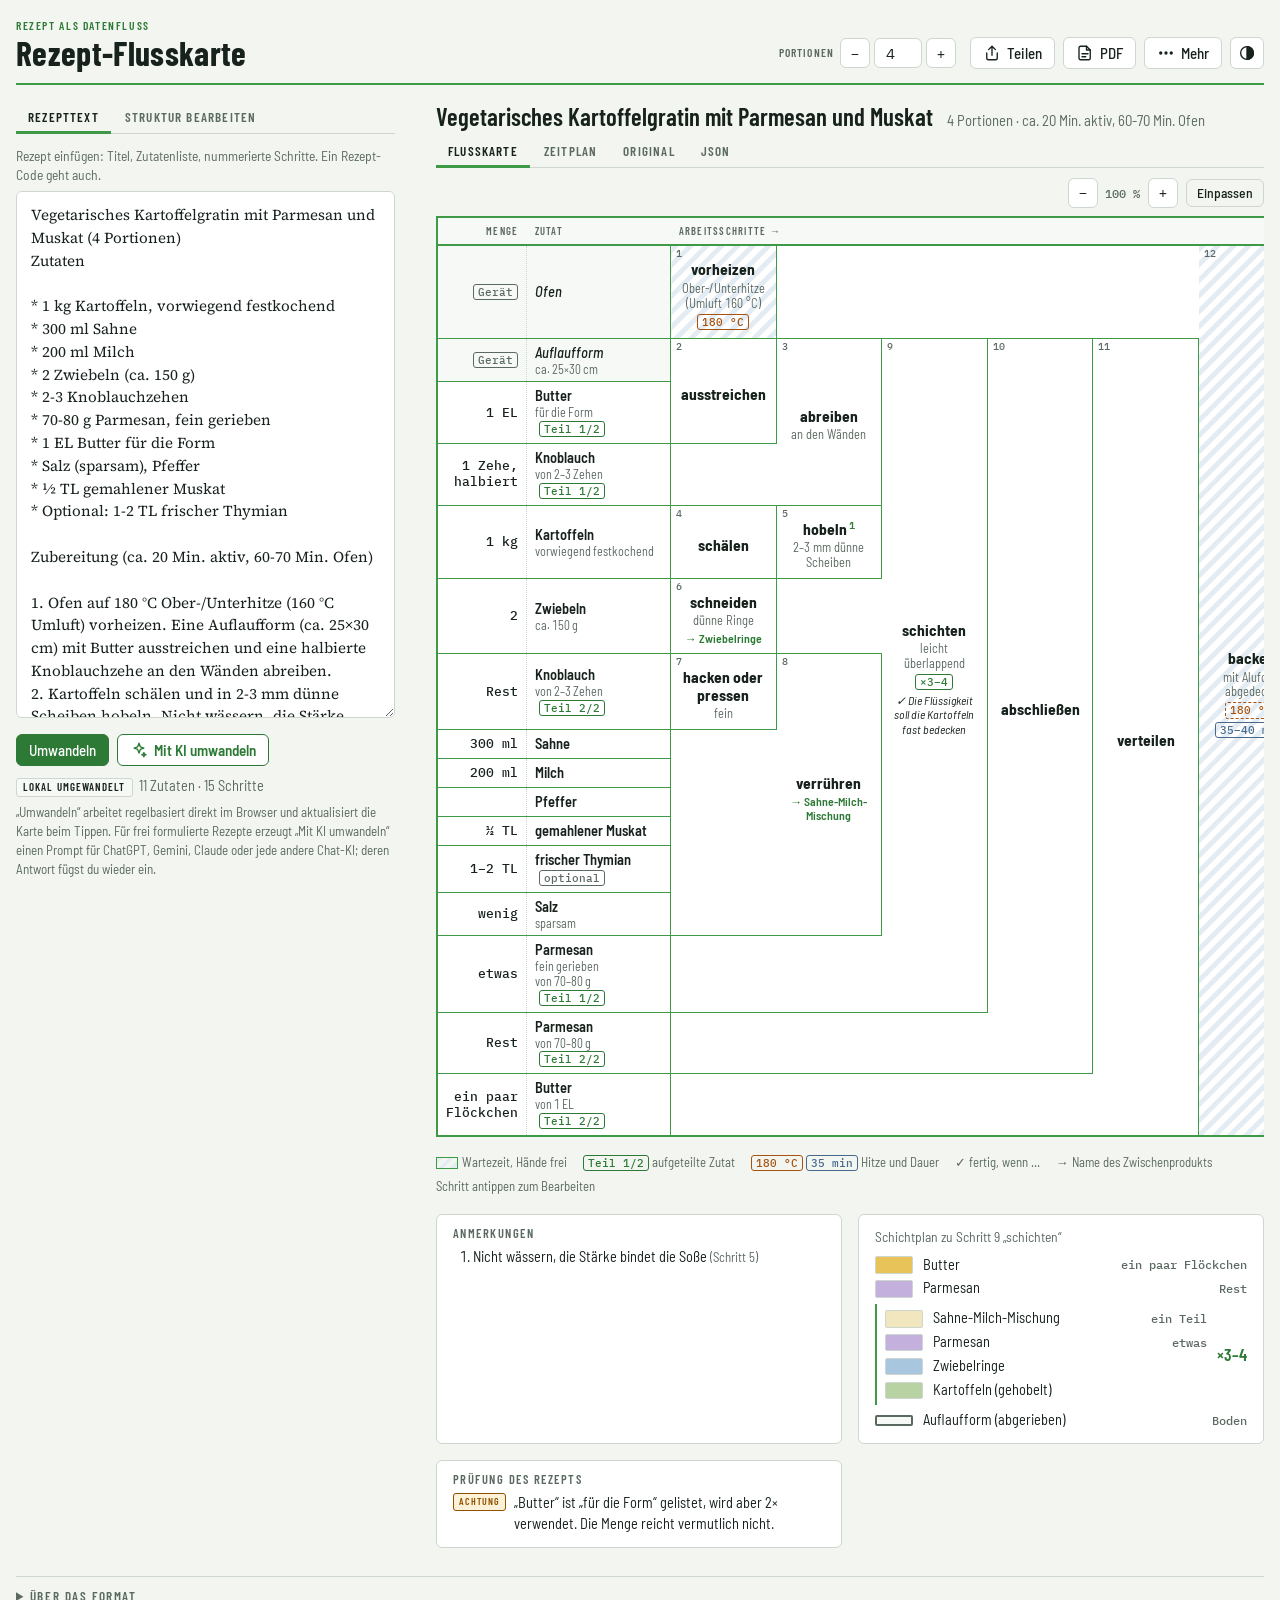
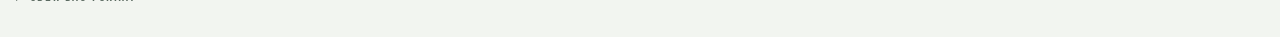
==== commit 13dff2b3: "KI-Umwandlung: Rezepttext in Standardform Der Prompt lässt die KI das Rezept zusätzlich einheitlich " ====
--- a/index.html
+++ b/index.html
@@ -158,7 +158,7 @@
         <details class="peek"><summary>Prompt ansehen</summary><textarea id="ai-prompt" class="code" readonly rows="8" aria-label="Prompt"></textarea></details>
       </li>
       <li>
-        <b>Antwort einfügen:</b> die komplette Antwort der KI, Codeblock und Begleittext dürfen dabei sein.
+        <b>Antwort einfügen:</b> die komplette Antwort der KI, Codeblock und Begleittext dürfen dabei sein. Die KI schreibt das Rezept auch einheitlich neu (Titel, Zutatenliste, nummerierte Schritte); dieser Text ersetzt das Rezeptfeld, „Rückgängig“ holt das Original zurück.
         <textarea id="ai-answer" class="code" rows="6" placeholder="```json&#10;{ &quot;format&quot;: &quot;flusskarte/1&quot;, … }&#10;```" aria-label="Antwort der KI"></textarea>
         <div class="row"><button type="button" id="ai-apply" class="btn primary">Karte übernehmen</button></div>
         <p id="ai-err" class="json-err" role="alert"></p>
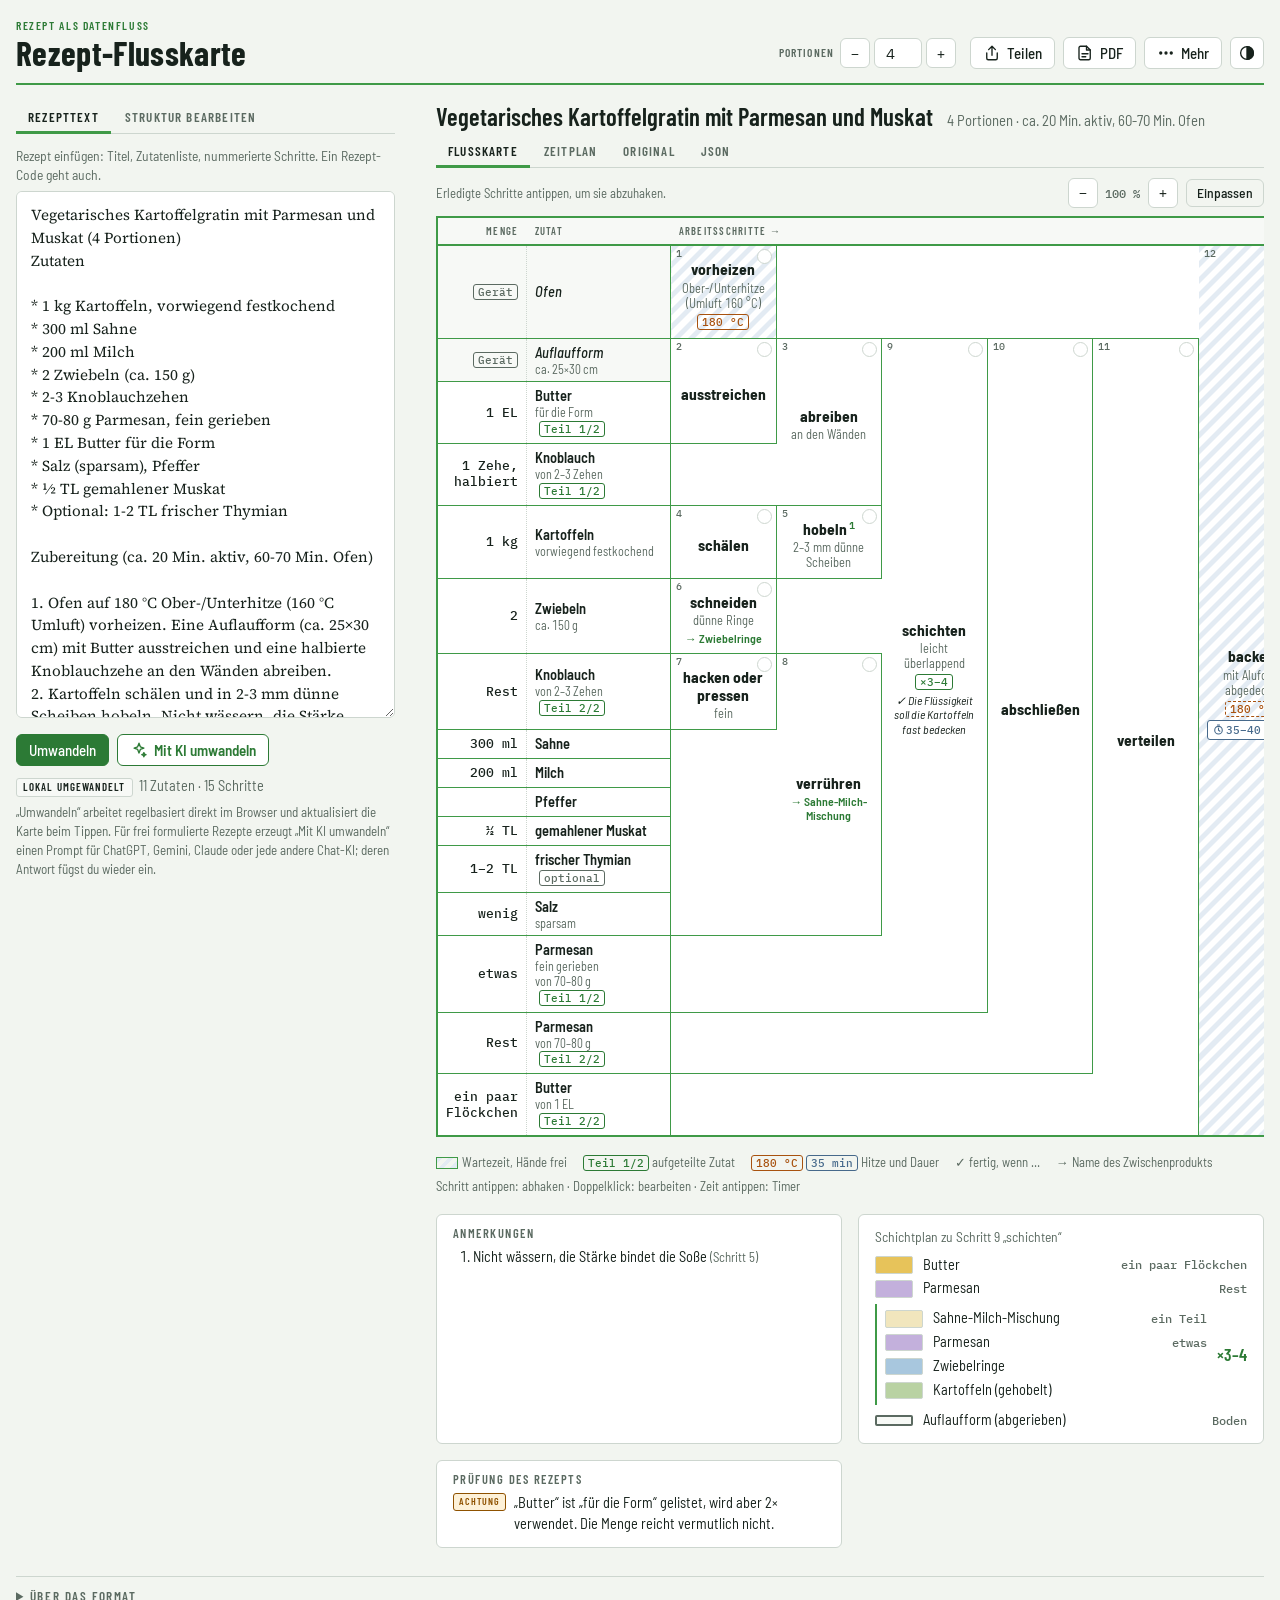
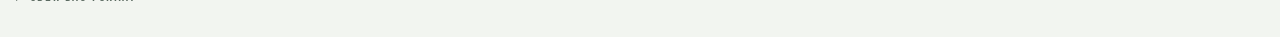
==== commit d2166cf9: "Kochen: Schritte abhaken, Erledigtes ausblenden, Küchentimer - Antippen eines Schritts (Karte und Ze" ====
--- a/index.html
+++ b/index.html
@@ -121,6 +121,7 @@
       </div>
     </details>
   </footer>
+  <section id="timers" class="timers" aria-label="Timer" hidden></section>
   <div id="toast" class="toast" role="status" aria-live="polite" hidden></div>
 </div>
 
@@ -210,6 +211,7 @@
 <script src="js/share.js"></script>
 <script src="js/ai.js"></script>
 <script src="js/print.js"></script>
+<script src="js/kitchen.js"></script>
 <script src="js/app.js"></script>
 </body>
 </html>
--- a/styles.css
+++ b/styles.css
@@ -462,6 +462,77 @@
 .pr-foot { margin-top: 14px; font-size: 9px; color: var(--muted); }
 .pr.bw { --grid: #222; --accent: #111; --heat: #111; --wait: #333; --wait-bg: #e4e4e4; --warn: #111; --warn-bg: #eee; --error: #111; --muted: #444; --ink: #000; --rule: #bbb; --panel: #fff; --panel-2: #f2f2f2; --paper: #fff; --l1: #ddd; --l2: #bbb; --l3: #eee; --l4: #999; --l5: #ccc; --l6: #aaa; }
 
+/* Kochen: abhaken, ausblenden, Timer */
+.card-tools { flex-wrap: wrap; gap: 6px 4px; }
+.zoom-tools { display: flex; align-items: center; gap: 4px; margin-left: auto; }
+.cook-tools { display: flex; align-items: center; gap: 4px; flex-wrap: wrap; }
+.cook-tools .btn:first-of-type { margin-left: 2px; }
+.cook-n { font-size: .85rem; color: var(--muted); margin-right: 2px; font-variant-numeric: tabular-nums; }
+.cook-n b { color: var(--accent); font-size: 1rem; }
+.cook-hint { margin: 0; font-size: .8rem; color: var(--muted); }
+.op-chk {
+  position: absolute; top: 3px; right: 4px; width: 15px; height: 15px; box-sizing: border-box; border: 1.5px solid var(--rule); border-radius: 50%;
+  font: 700 .58rem/12px var(--f-ui); text-align: center; color: transparent; background: var(--panel);
+}
+table.fk td.op:hover .op-chk { border-color: var(--accent); }
+table.fk td.op.done .op-chk, .tl-row.done .op-chk { background: var(--accent); border-color: var(--accent); color: var(--accent-ink); }
+table.fk td.op.done { background: var(--panel-2); }
+table.fk td.op.done .op-in > :not(.op-chk):not(.op-n) { opacity: .5; }
+table.fk td.op.done .op-v { text-decoration: line-through; text-decoration-thickness: 1.5px; }
+table.fk td.amt.done, table.fk td.ing.done { color: var(--muted); }
+table.fk td.ing.done .nm { text-decoration: line-through; text-decoration-color: var(--muted); }
+table.fk td.done-row { background: var(--panel-2); color: var(--muted); font-size: .82rem; cursor: pointer; padding-block: 3px; }
+table.fk td.done-row .chk { color: var(--accent); font-weight: 700; }
+.tl-row[role="checkbox"] { cursor: pointer; border-radius: 3px; }
+.tl-row[role="checkbox"]:hover { background: var(--panel-2); }
+.tl-label:has(.tl-txt) { display: flex; align-items: center; gap: 4px; }
+.tl-txt { min-width: 0; flex: 1 1 auto; overflow: hidden; text-overflow: ellipsis; }
+.tl-label .op-chk { position: static; flex: none; display: inline-block; }
+.tl-label button.tmr { flex: none; }
+.tl-row.done .tl-label { color: var(--muted); }
+.tl-row.done .tl-bar { opacity: .4; }
+button.tmr { background: var(--panel); color: var(--wait); cursor: pointer; gap: 2px; min-height: 20px; padding: 1px 5px; }
+button.tmr:hover { background: var(--wait-bg); }
+.ic-t { width: 11px; height: 11px; flex: none; fill: none; stroke: currentColor; stroke-width: 1.6; stroke-linecap: round; }
+button.tmr.run { background: var(--wait); border-color: var(--wait); color: var(--panel); }
+button.tmr.pause { border-style: dashed; }
+button.tmr.ring { background: var(--heat); border-color: var(--heat); color: var(--panel); animation: tmr-blink 1s steps(2, jump-none) infinite; }
+@media (pointer: coarse) { button.tmr { min-height: 28px; padding: 2px 8px; font-size: .78rem; } .ic-t { width: 13px; height: 13px; } }
+@keyframes tmr-blink { to { opacity: .55; } }
+
+.timers {
+  position: fixed; z-index: 25; right: calc(14px + env(safe-area-inset-right, 0px)); bottom: calc(14px + env(safe-area-inset-bottom, 0px));
+  display: flex; flex-direction: column; gap: 8px; width: min(290px, calc(100vw - 28px)); max-height: 72vh; max-height: 72dvh; overflow: auto; overscroll-behavior: contain;
+}
+.timers[hidden] { display: none; }
+.tmr-card { display: grid; gap: 5px; background: var(--panel); border: 1px solid var(--rule); border-left: 4px solid var(--wait); border-radius: var(--radius); padding: 8px 10px; box-shadow: 0 8px 24px rgb(0 0 0 / .18); }
+.tmr-top { display: flex; justify-content: space-between; align-items: flex-start; gap: 8px; }
+.tmr-lbl { font-size: .85rem; font-weight: 600; line-height: 1.2; overflow-wrap: anywhere; }
+.tmr-time { font: 600 1.9rem/1 var(--f-mono); font-variant-numeric: tabular-nums; color: var(--wait); }
+.tmr-sub { font-size: .76rem; color: var(--muted); }
+.tmr-bar { height: 4px; background: var(--panel-2); border-radius: 2px; overflow: hidden; }
+.tmr-bar span { display: block; height: 100%; background: var(--wait); }
+.tmr-btns { display: flex; flex-wrap: wrap; gap: 4px; }
+.tmr-card.pause .tmr-time { color: var(--muted); }
+.tmr-card.ring { border-color: var(--heat); border-left-color: var(--heat); animation: tmr-pulse .8s ease-in-out infinite alternate; }
+.tmr-card.ring .tmr-time, .tmr-card.ring .tmr-bar span { color: var(--heat); background-color: transparent; }
+.tmr-card.ring .tmr-bar span { background: var(--heat); }
+@keyframes tmr-pulse { from { box-shadow: 0 8px 24px rgb(0 0 0 / .18); } to { box-shadow: 0 0 0 4px var(--heat), 0 8px 24px rgb(0 0 0 / .18); } }
+@media (max-width: 959.98px) {
+  .timers { left: calc(10px + env(safe-area-inset-left, 0px)); right: calc(10px + env(safe-area-inset-right, 0px)); bottom: calc(10px + env(safe-area-inset-bottom, 0px)); width: auto; gap: 6px; max-height: 45vh; max-height: 45dvh; }
+  .tmr-card { grid-template-columns: minmax(0, 1fr) auto auto; grid-template-areas: "lbl time x" "bar bar bar" "btns btns btns"; gap: 4px 8px; padding: 6px 8px; }
+  .tmr-top { display: contents; }
+  .tmr-lbl { grid-area: lbl; align-self: center; font-size: .8rem; display: -webkit-box; -webkit-box-orient: vertical; -webkit-line-clamp: 2; overflow: hidden; }
+  .tmr-top .x-btn { grid-area: x; align-self: center; }
+  .tmr-time { grid-area: time; align-self: center; font-size: 1.4rem; }
+  .tmr-sub { display: none; }
+  .tmr-bar { grid-area: bar; height: 3px; }
+  .tmr-btns { grid-area: btns; }
+  body:has(.timers:not([hidden])) { padding-bottom: 120px; }
+  .timers:not([hidden]) ~ .toast { bottom: auto; top: calc(12px + env(safe-area-inset-top, 0px)); }
+}
+@media (prefers-reduced-motion: reduce) { .tmr-card.ring, button.tmr.ring { animation: none; } .tmr-card.ring { box-shadow: 0 0 0 4px var(--heat); } }
+
 @media print {
   :root { --paper: #ffffff; --panel: #ffffff; }
   body { padding: 0 !important; margin: 0; background: #fff !important; }
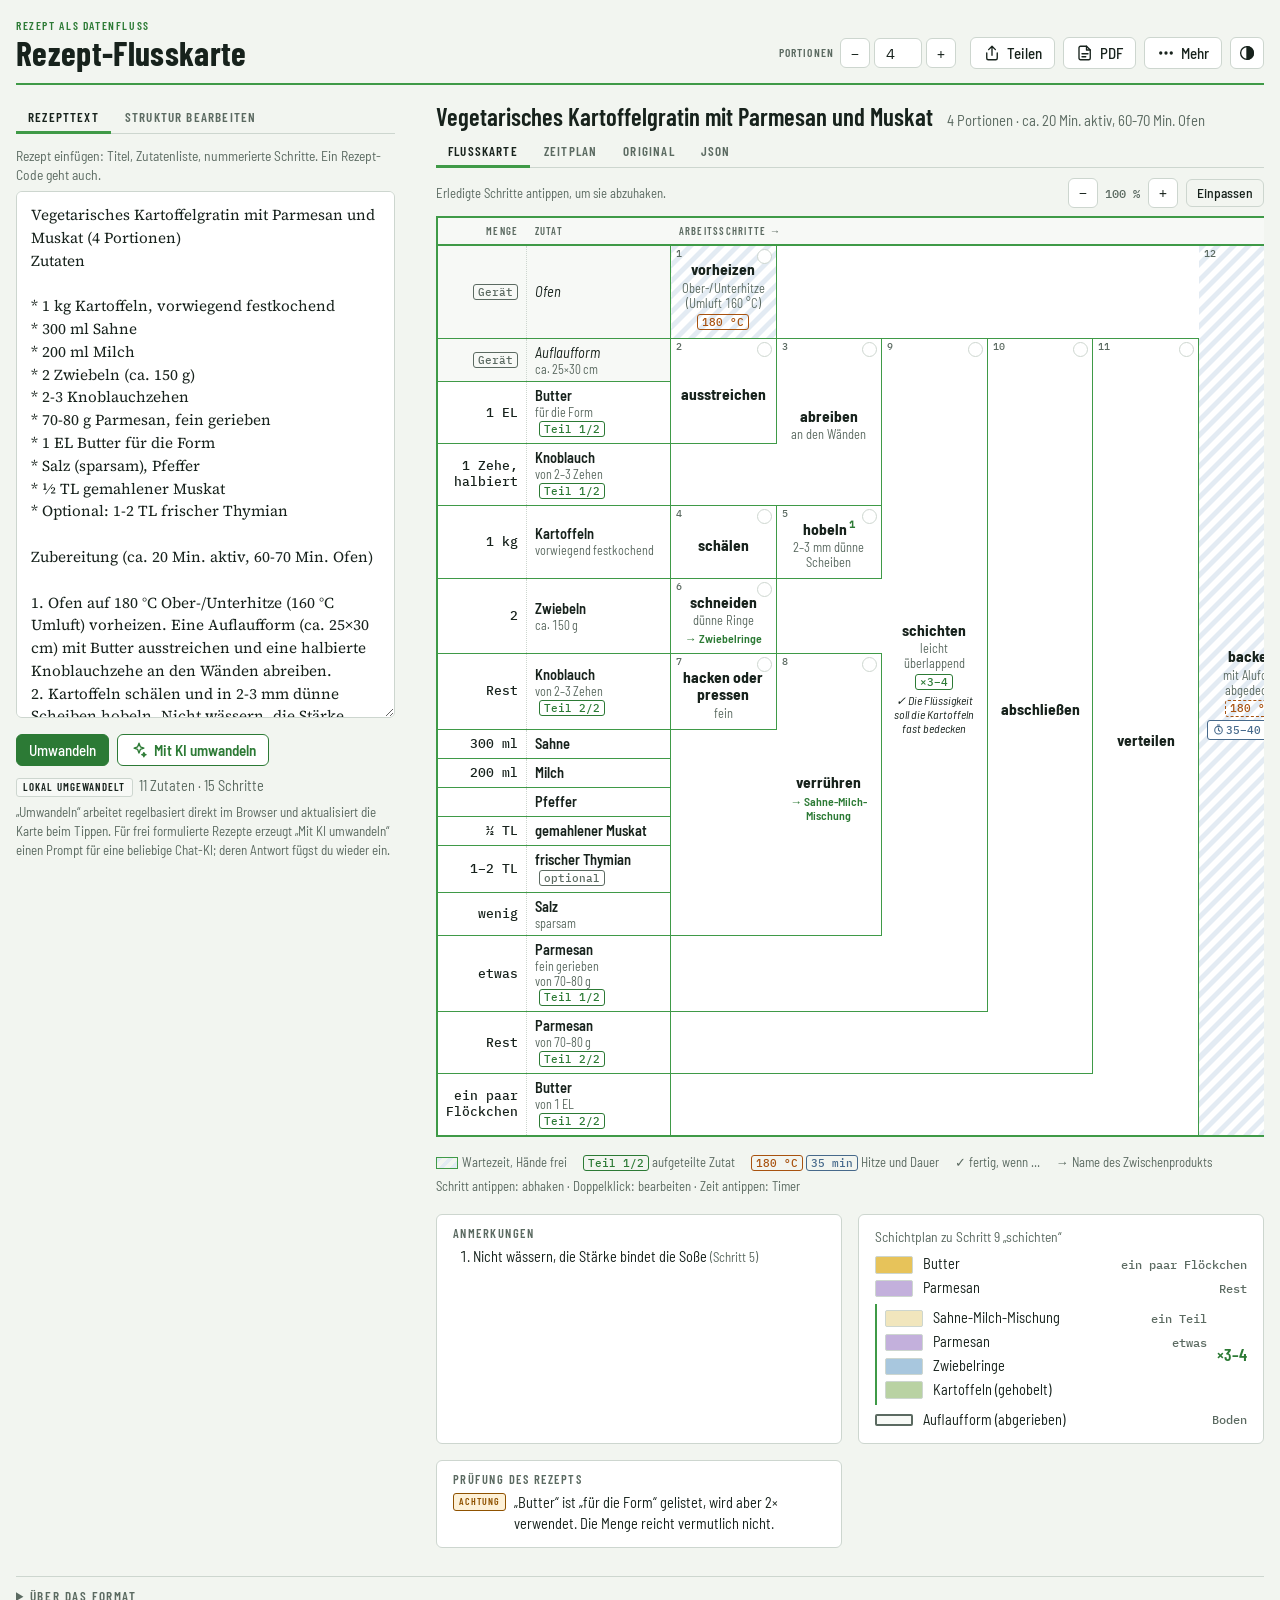
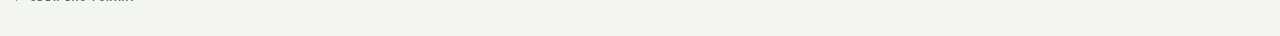
==== commit a4c3da17: "Keine Markennamen, Schriften lokal - Testseiten in samples/seiten nach der Art der Seite benannt sta" ====
--- a/index.html
+++ b/index.html
@@ -7,9 +7,7 @@
 <title>Rezept-Flusskarte</title>
 <meta name="claude:viewport-fit-sides" content="cover">
 <meta name="description" content="Wandelt normale Rezepte in tabellarische Flusskarten um.">
-<link rel="preconnect" href="https://fonts.googleapis.com">
-<link rel="preconnect" href="https://fonts.gstatic.com" crossorigin>
-<link rel="stylesheet" href="https://fonts.googleapis.com/css2?family=Barlow+Condensed:wght@500;600;700&family=Barlow+Semi+Condensed:ital,wght@0,400;0,500;0,600;0,700;1,400&family=IBM+Plex+Mono:wght@400;500&family=Source+Serif+4:ital,opsz,wght@0,8..60,400;0,8..60,600;1,8..60,400&display=swap">
+<link rel="stylesheet" href="fonts/fonts.css">
 <link rel="stylesheet" href="styles.css">
 <script src="js/theme.js"></script>
 <link rel="manifest" href="manifest.webmanifest">
@@ -78,7 +76,7 @@
           <button type="button" id="btn-ai" class="btn accent"><svg class="ic" aria-hidden="true"><use href="#i-ai"/></svg><span>Mit KI umwandeln</span></button>
         </div>
         <p id="status" class="status" role="status" aria-live="polite"></p>
-        <p class="hint">„Umwandeln“ arbeitet regelbasiert direkt im Browser und aktualisiert die Karte beim Tippen. Für frei formulierte Rezepte erzeugt „Mit KI umwandeln“ einen Prompt für ChatGPT, Gemini, Claude oder jede andere Chat-KI; deren Antwort fügst du wieder ein.</p>
+        <p class="hint">„Umwandeln“ arbeitet regelbasiert direkt im Browser und aktualisiert die Karte beim Tippen. Für frei formulierte Rezepte erzeugt „Mit KI umwandeln“ einen Prompt für eine beliebige Chat-KI; deren Antwort fügst du wieder ein.</p>
       </div>
       <div id="panel-struct" class="panel" role="tabpanel" aria-labelledby="tab-struct" hidden></div>
     </section>
@@ -155,7 +153,7 @@
           <button type="button" id="ai-copy-recipe" class="btn primary">Prompt mit diesem Rezept</button>
           <button type="button" id="ai-copy-generic" class="btn">Nur Formatanleitung</button>
         </div>
-        <p class="hint">Die Formatanleitung eignet sich als dauerhafte Anweisung, etwa für ein eigenes GPT, ein Gem oder ein Claude-Projekt. Danach genügt es, Rezepte zu schicken.</p>
+        <p class="hint">Die Formatanleitung eignet sich als dauerhafte Anweisung, etwa in den Projekt- oder Systemeinstellungen einer Chat-KI. Danach genügt es, Rezepte zu schicken.</p>
         <details class="peek"><summary>Prompt ansehen</summary><textarea id="ai-prompt" class="code" readonly rows="8" aria-label="Prompt"></textarea></details>
       </li>
       <li>
@@ -191,7 +189,7 @@
       </div>
     </fieldset>
     <div class="row"><button type="button" id="pdf-go" class="btn primary">PDF erstellen</button></div>
-    <p class="hint">Es öffnet sich der Druckdialog. Dort als Ziel „Als PDF speichern“ wählen. Auf iPhone und iPad im Druckdialog über das Teilen-Symbol „In Dateien sichern“.</p>
+    <p class="hint">Es öffnet sich der Druckdialog. Dort als Ziel „Als PDF speichern“ wählen. Fehlt diese Option (manche Handys und Tablets), im Druckdialog über das Teilen-Symbol „In Dateien sichern“.</p>
   </div>
 </dialog>
 
--- a/fonts/fonts.css
+++ b/fonts/fonts.css
@@ -0,0 +1,235 @@
+/* Schriften lokal (SIL Open Font License 1.1), nur Teilmengen latin und latin-ext */
+/* latin-ext */
+@font-face {
+  font-family: 'Barlow Condensed';
+  font-style: normal;
+  font-weight: 500;
+  font-display: swap;
+  src: url(barlow-condensed-n500-latin-ext.woff2) format('woff2');
+  unicode-range: U+0100-02BA, U+02BD-02C5, U+02C7-02CC, U+02CE-02D7, U+02DD-02FF, U+0304, U+0308, U+0329, U+1D00-1DBF, U+1E00-1E9F, U+1EF2-1EFF, U+2020, U+20A0-20AB, U+20AD-20C4, U+2113, U+2C60-2C7F, U+A720-A7FF;
+}
+/* latin */
+@font-face {
+  font-family: 'Barlow Condensed';
+  font-style: normal;
+  font-weight: 500;
+  font-display: swap;
+  src: url(barlow-condensed-n500-latin.woff2) format('woff2');
+  unicode-range: U+0000-00FF, U+0131, U+0152-0153, U+02BB-02BC, U+02C6, U+02DA, U+02DC, U+0304, U+0308, U+0329, U+2000-206F, U+20AC, U+2122, U+2191, U+2193, U+2212, U+2215, U+FEFF, U+FFFD;
+}
+/* latin-ext */
+@font-face {
+  font-family: 'Barlow Condensed';
+  font-style: normal;
+  font-weight: 600;
+  font-display: swap;
+  src: url(barlow-condensed-n600-latin-ext.woff2) format('woff2');
+  unicode-range: U+0100-02BA, U+02BD-02C5, U+02C7-02CC, U+02CE-02D7, U+02DD-02FF, U+0304, U+0308, U+0329, U+1D00-1DBF, U+1E00-1E9F, U+1EF2-1EFF, U+2020, U+20A0-20AB, U+20AD-20C4, U+2113, U+2C60-2C7F, U+A720-A7FF;
+}
+/* latin */
+@font-face {
+  font-family: 'Barlow Condensed';
+  font-style: normal;
+  font-weight: 600;
+  font-display: swap;
+  src: url(barlow-condensed-n600-latin.woff2) format('woff2');
+  unicode-range: U+0000-00FF, U+0131, U+0152-0153, U+02BB-02BC, U+02C6, U+02DA, U+02DC, U+0304, U+0308, U+0329, U+2000-206F, U+20AC, U+2122, U+2191, U+2193, U+2212, U+2215, U+FEFF, U+FFFD;
+}
+/* latin-ext */
+@font-face {
+  font-family: 'Barlow Condensed';
+  font-style: normal;
+  font-weight: 700;
+  font-display: swap;
+  src: url(barlow-condensed-n700-latin-ext.woff2) format('woff2');
+  unicode-range: U+0100-02BA, U+02BD-02C5, U+02C7-02CC, U+02CE-02D7, U+02DD-02FF, U+0304, U+0308, U+0329, U+1D00-1DBF, U+1E00-1E9F, U+1EF2-1EFF, U+2020, U+20A0-20AB, U+20AD-20C4, U+2113, U+2C60-2C7F, U+A720-A7FF;
+}
+/* latin */
+@font-face {
+  font-family: 'Barlow Condensed';
+  font-style: normal;
+  font-weight: 700;
+  font-display: swap;
+  src: url(barlow-condensed-n700-latin.woff2) format('woff2');
+  unicode-range: U+0000-00FF, U+0131, U+0152-0153, U+02BB-02BC, U+02C6, U+02DA, U+02DC, U+0304, U+0308, U+0329, U+2000-206F, U+20AC, U+2122, U+2191, U+2193, U+2212, U+2215, U+FEFF, U+FFFD;
+}
+/* latin-ext */
+@font-face {
+  font-family: 'Barlow Semi Condensed';
+  font-style: italic;
+  font-weight: 400;
+  font-display: swap;
+  src: url(barlow-semi-condensed-i400-latin-ext.woff2) format('woff2');
+  unicode-range: U+0100-02BA, U+02BD-02C5, U+02C7-02CC, U+02CE-02D7, U+02DD-02FF, U+0304, U+0308, U+0329, U+1D00-1DBF, U+1E00-1E9F, U+1EF2-1EFF, U+2020, U+20A0-20AB, U+20AD-20C4, U+2113, U+2C60-2C7F, U+A720-A7FF;
+}
+/* latin */
+@font-face {
+  font-family: 'Barlow Semi Condensed';
+  font-style: italic;
+  font-weight: 400;
+  font-display: swap;
+  src: url(barlow-semi-condensed-i400-latin.woff2) format('woff2');
+  unicode-range: U+0000-00FF, U+0131, U+0152-0153, U+02BB-02BC, U+02C6, U+02DA, U+02DC, U+0304, U+0308, U+0329, U+2000-206F, U+20AC, U+2122, U+2191, U+2193, U+2212, U+2215, U+FEFF, U+FFFD;
+}
+/* latin-ext */
+@font-face {
+  font-family: 'Barlow Semi Condensed';
+  font-style: normal;
+  font-weight: 400;
+  font-display: swap;
+  src: url(barlow-semi-condensed-n400-latin-ext.woff2) format('woff2');
+  unicode-range: U+0100-02BA, U+02BD-02C5, U+02C7-02CC, U+02CE-02D7, U+02DD-02FF, U+0304, U+0308, U+0329, U+1D00-1DBF, U+1E00-1E9F, U+1EF2-1EFF, U+2020, U+20A0-20AB, U+20AD-20C4, U+2113, U+2C60-2C7F, U+A720-A7FF;
+}
+/* latin */
+@font-face {
+  font-family: 'Barlow Semi Condensed';
+  font-style: normal;
+  font-weight: 400;
+  font-display: swap;
+  src: url(barlow-semi-condensed-n400-latin.woff2) format('woff2');
+  unicode-range: U+0000-00FF, U+0131, U+0152-0153, U+02BB-02BC, U+02C6, U+02DA, U+02DC, U+0304, U+0308, U+0329, U+2000-206F, U+20AC, U+2122, U+2191, U+2193, U+2212, U+2215, U+FEFF, U+FFFD;
+}
+/* latin-ext */
+@font-face {
+  font-family: 'Barlow Semi Condensed';
+  font-style: normal;
+  font-weight: 500;
+  font-display: swap;
+  src: url(barlow-semi-condensed-n500-latin-ext.woff2) format('woff2');
+  unicode-range: U+0100-02BA, U+02BD-02C5, U+02C7-02CC, U+02CE-02D7, U+02DD-02FF, U+0304, U+0308, U+0329, U+1D00-1DBF, U+1E00-1E9F, U+1EF2-1EFF, U+2020, U+20A0-20AB, U+20AD-20C4, U+2113, U+2C60-2C7F, U+A720-A7FF;
+}
+/* latin */
+@font-face {
+  font-family: 'Barlow Semi Condensed';
+  font-style: normal;
+  font-weight: 500;
+  font-display: swap;
+  src: url(barlow-semi-condensed-n500-latin.woff2) format('woff2');
+  unicode-range: U+0000-00FF, U+0131, U+0152-0153, U+02BB-02BC, U+02C6, U+02DA, U+02DC, U+0304, U+0308, U+0329, U+2000-206F, U+20AC, U+2122, U+2191, U+2193, U+2212, U+2215, U+FEFF, U+FFFD;
+}
+/* latin-ext */
+@font-face {
+  font-family: 'Barlow Semi Condensed';
+  font-style: normal;
+  font-weight: 600;
+  font-display: swap;
+  src: url(barlow-semi-condensed-n600-latin-ext.woff2) format('woff2');
+  unicode-range: U+0100-02BA, U+02BD-02C5, U+02C7-02CC, U+02CE-02D7, U+02DD-02FF, U+0304, U+0308, U+0329, U+1D00-1DBF, U+1E00-1E9F, U+1EF2-1EFF, U+2020, U+20A0-20AB, U+20AD-20C4, U+2113, U+2C60-2C7F, U+A720-A7FF;
+}
+/* latin */
+@font-face {
+  font-family: 'Barlow Semi Condensed';
+  font-style: normal;
+  font-weight: 600;
+  font-display: swap;
+  src: url(barlow-semi-condensed-n600-latin.woff2) format('woff2');
+  unicode-range: U+0000-00FF, U+0131, U+0152-0153, U+02BB-02BC, U+02C6, U+02DA, U+02DC, U+0304, U+0308, U+0329, U+2000-206F, U+20AC, U+2122, U+2191, U+2193, U+2212, U+2215, U+FEFF, U+FFFD;
+}
+/* latin-ext */
+@font-face {
+  font-family: 'Barlow Semi Condensed';
+  font-style: normal;
+  font-weight: 700;
+  font-display: swap;
+  src: url(barlow-semi-condensed-n700-latin-ext.woff2) format('woff2');
+  unicode-range: U+0100-02BA, U+02BD-02C5, U+02C7-02CC, U+02CE-02D7, U+02DD-02FF, U+0304, U+0308, U+0329, U+1D00-1DBF, U+1E00-1E9F, U+1EF2-1EFF, U+2020, U+20A0-20AB, U+20AD-20C4, U+2113, U+2C60-2C7F, U+A720-A7FF;
+}
+/* latin */
+@font-face {
+  font-family: 'Barlow Semi Condensed';
+  font-style: normal;
+  font-weight: 700;
+  font-display: swap;
+  src: url(barlow-semi-condensed-n700-latin.woff2) format('woff2');
+  unicode-range: U+0000-00FF, U+0131, U+0152-0153, U+02BB-02BC, U+02C6, U+02DA, U+02DC, U+0304, U+0308, U+0329, U+2000-206F, U+20AC, U+2122, U+2191, U+2193, U+2212, U+2215, U+FEFF, U+FFFD;
+}
+/* latin-ext */
+@font-face {
+  font-family: 'IBM Plex Mono';
+  font-style: normal;
+  font-weight: 400;
+  font-display: swap;
+  src: url(ibm-plex-mono-n400-latin-ext.woff2) format('woff2');
+  unicode-range: U+0100-02BA, U+02BD-02C5, U+02C7-02CC, U+02CE-02D7, U+02DD-02FF, U+0304, U+0308, U+0329, U+1D00-1DBF, U+1E00-1E9F, U+1EF2-1EFF, U+2020, U+20A0-20AB, U+20AD-20C4, U+2113, U+2C60-2C7F, U+A720-A7FF;
+}
+/* latin */
+@font-face {
+  font-family: 'IBM Plex Mono';
+  font-style: normal;
+  font-weight: 400;
+  font-display: swap;
+  src: url(ibm-plex-mono-n400-latin.woff2) format('woff2');
+  unicode-range: U+0000-00FF, U+0131, U+0152-0153, U+02BB-02BC, U+02C6, U+02DA, U+02DC, U+0304, U+0308, U+0329, U+2000-206F, U+20AC, U+2122, U+2191, U+2193, U+2212, U+2215, U+FEFF, U+FFFD;
+}
+/* latin-ext */
+@font-face {
+  font-family: 'IBM Plex Mono';
+  font-style: normal;
+  font-weight: 500;
+  font-display: swap;
+  src: url(ibm-plex-mono-n500-latin-ext.woff2) format('woff2');
+  unicode-range: U+0100-02BA, U+02BD-02C5, U+02C7-02CC, U+02CE-02D7, U+02DD-02FF, U+0304, U+0308, U+0329, U+1D00-1DBF, U+1E00-1E9F, U+1EF2-1EFF, U+2020, U+20A0-20AB, U+20AD-20C4, U+2113, U+2C60-2C7F, U+A720-A7FF;
+}
+/* latin */
+@font-face {
+  font-family: 'IBM Plex Mono';
+  font-style: normal;
+  font-weight: 500;
+  font-display: swap;
+  src: url(ibm-plex-mono-n500-latin.woff2) format('woff2');
+  unicode-range: U+0000-00FF, U+0131, U+0152-0153, U+02BB-02BC, U+02C6, U+02DA, U+02DC, U+0304, U+0308, U+0329, U+2000-206F, U+20AC, U+2122, U+2191, U+2193, U+2212, U+2215, U+FEFF, U+FFFD;
+}
+/* latin-ext */
+@font-face {
+  font-family: 'Source Serif 4';
+  font-style: italic;
+  font-weight: 400;
+  font-display: swap;
+  src: url(source-serif-4-i400-latin-ext.woff2) format('woff2');
+  unicode-range: U+0100-02BA, U+02BD-02C5, U+02C7-02CC, U+02CE-02D7, U+02DD-02FF, U+0304, U+0308, U+0329, U+1D00-1DBF, U+1E00-1E9F, U+1EF2-1EFF, U+2020, U+20A0-20AB, U+20AD-20C4, U+2113, U+2C60-2C7F, U+A720-A7FF;
+}
+/* latin */
+@font-face {
+  font-family: 'Source Serif 4';
+  font-style: italic;
+  font-weight: 400;
+  font-display: swap;
+  src: url(source-serif-4-i400-latin.woff2) format('woff2');
+  unicode-range: U+0000-00FF, U+0131, U+0152-0153, U+02BB-02BC, U+02C6, U+02DA, U+02DC, U+0304, U+0308, U+0329, U+2000-206F, U+20AC, U+2122, U+2191, U+2193, U+2212, U+2215, U+FEFF, U+FFFD;
+}
+/* latin-ext */
+@font-face {
+  font-family: 'Source Serif 4';
+  font-style: normal;
+  font-weight: 400;
+  font-display: swap;
+  src: url(source-serif-4-n400-latin-ext.woff2) format('woff2');
+  unicode-range: U+0100-02BA, U+02BD-02C5, U+02C7-02CC, U+02CE-02D7, U+02DD-02FF, U+0304, U+0308, U+0329, U+1D00-1DBF, U+1E00-1E9F, U+1EF2-1EFF, U+2020, U+20A0-20AB, U+20AD-20C4, U+2113, U+2C60-2C7F, U+A720-A7FF;
+}
+/* latin */
+@font-face {
+  font-family: 'Source Serif 4';
+  font-style: normal;
+  font-weight: 400;
+  font-display: swap;
+  src: url(source-serif-4-n400-latin.woff2) format('woff2');
+  unicode-range: U+0000-00FF, U+0131, U+0152-0153, U+02BB-02BC, U+02C6, U+02DA, U+02DC, U+0304, U+0308, U+0329, U+2000-206F, U+20AC, U+2122, U+2191, U+2193, U+2212, U+2215, U+FEFF, U+FFFD;
+}
+/* latin-ext */
+@font-face {
+  font-family: 'Source Serif 4';
+  font-style: normal;
+  font-weight: 600;
+  font-display: swap;
+  src: url(source-serif-4-n400-latin-ext.woff2) format('woff2');
+  unicode-range: U+0100-02BA, U+02BD-02C5, U+02C7-02CC, U+02CE-02D7, U+02DD-02FF, U+0304, U+0308, U+0329, U+1D00-1DBF, U+1E00-1E9F, U+1EF2-1EFF, U+2020, U+20A0-20AB, U+20AD-20C4, U+2113, U+2C60-2C7F, U+A720-A7FF;
+}
+/* latin */
+@font-face {
+  font-family: 'Source Serif 4';
+  font-style: normal;
+  font-weight: 600;
+  font-display: swap;
+  src: url(source-serif-4-n400-latin.woff2) format('woff2');
+  unicode-range: U+0000-00FF, U+0131, U+0152-0153, U+02BB-02BC, U+02C6, U+02DA, U+02DC, U+0304, U+0308, U+0329, U+2000-206F, U+20AC, U+2122, U+2191, U+2193, U+2212, U+2215, U+FEFF, U+FFFD;
+}
--- a/styles.css
+++ b/styles.css
@@ -1,5 +1,5 @@
 /* Layout: Arbeitsplatz aus zwei Spalten – links Eingabe, rechts die Karte auf Rasterpapier;
-   unter 960 px (Handy, iPad hochkant) ein Umschalter zwischen Rezept und Karte.
+   unter 960 px (Handy, Tablet hochkant) ein Umschalter zwischen Rezept und Karte.
    Die Farben unten sind der Rückfall ohne JavaScript; js/theme.js überschreibt sie. */
 :root {
   --paper: #f2f5f0;
@@ -398,7 +398,7 @@
 .picker input[type="color"] { width: 40px; height: 32px; border: 1px solid var(--rule); border-radius: var(--radius); background: var(--panel); padding: 2px; cursor: pointer; }
 .picker small { color: var(--muted); font-size: .74rem; margin-left: 2px; }
 
-/* Touch: größere Ziele, 16 px in Feldern (sonst zoomt iOS beim Antippen) */
+/* Touch: größere Ziele, 16 px in Feldern (sonst zoomen manche Mobilbrowser beim Antippen) */
 @media (pointer: coarse) {
   .btn { min-height: 40px; padding: 8px 14px; }
   .btn.sm { min-height: 36px; }
